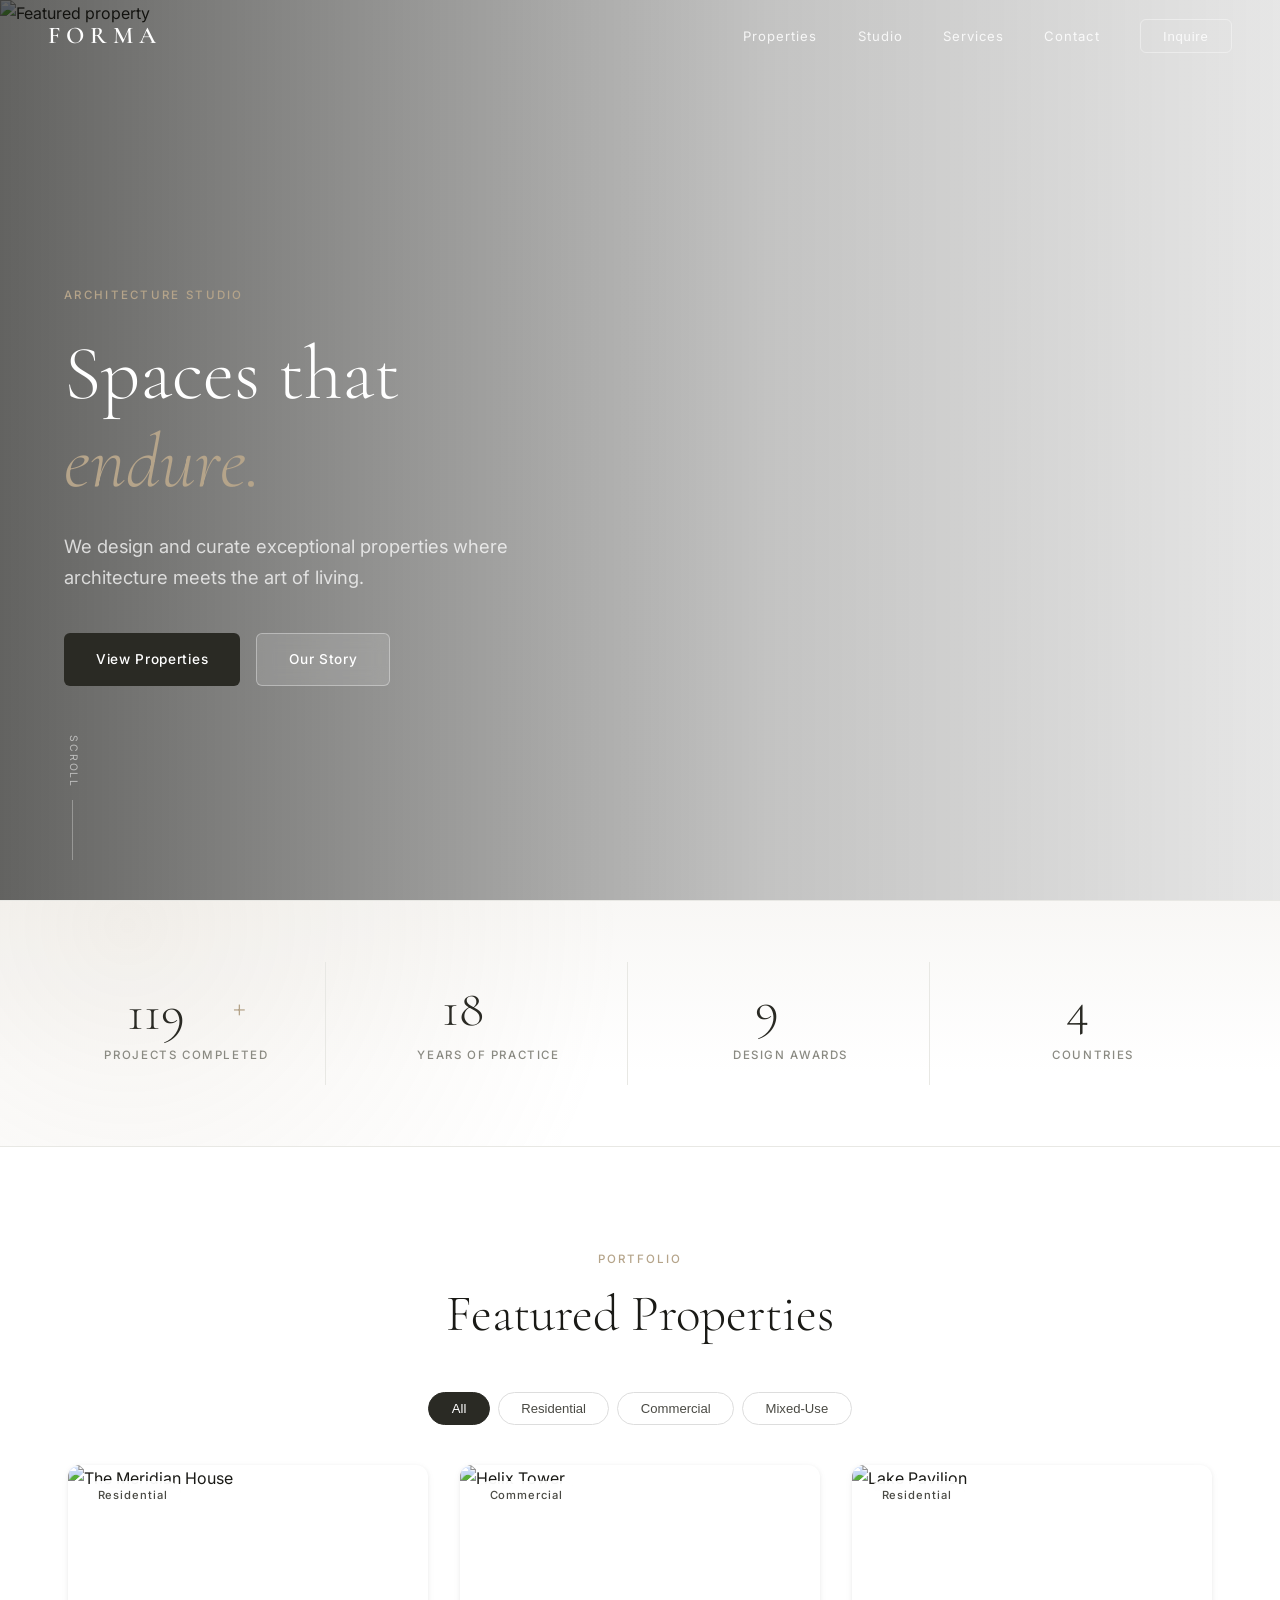
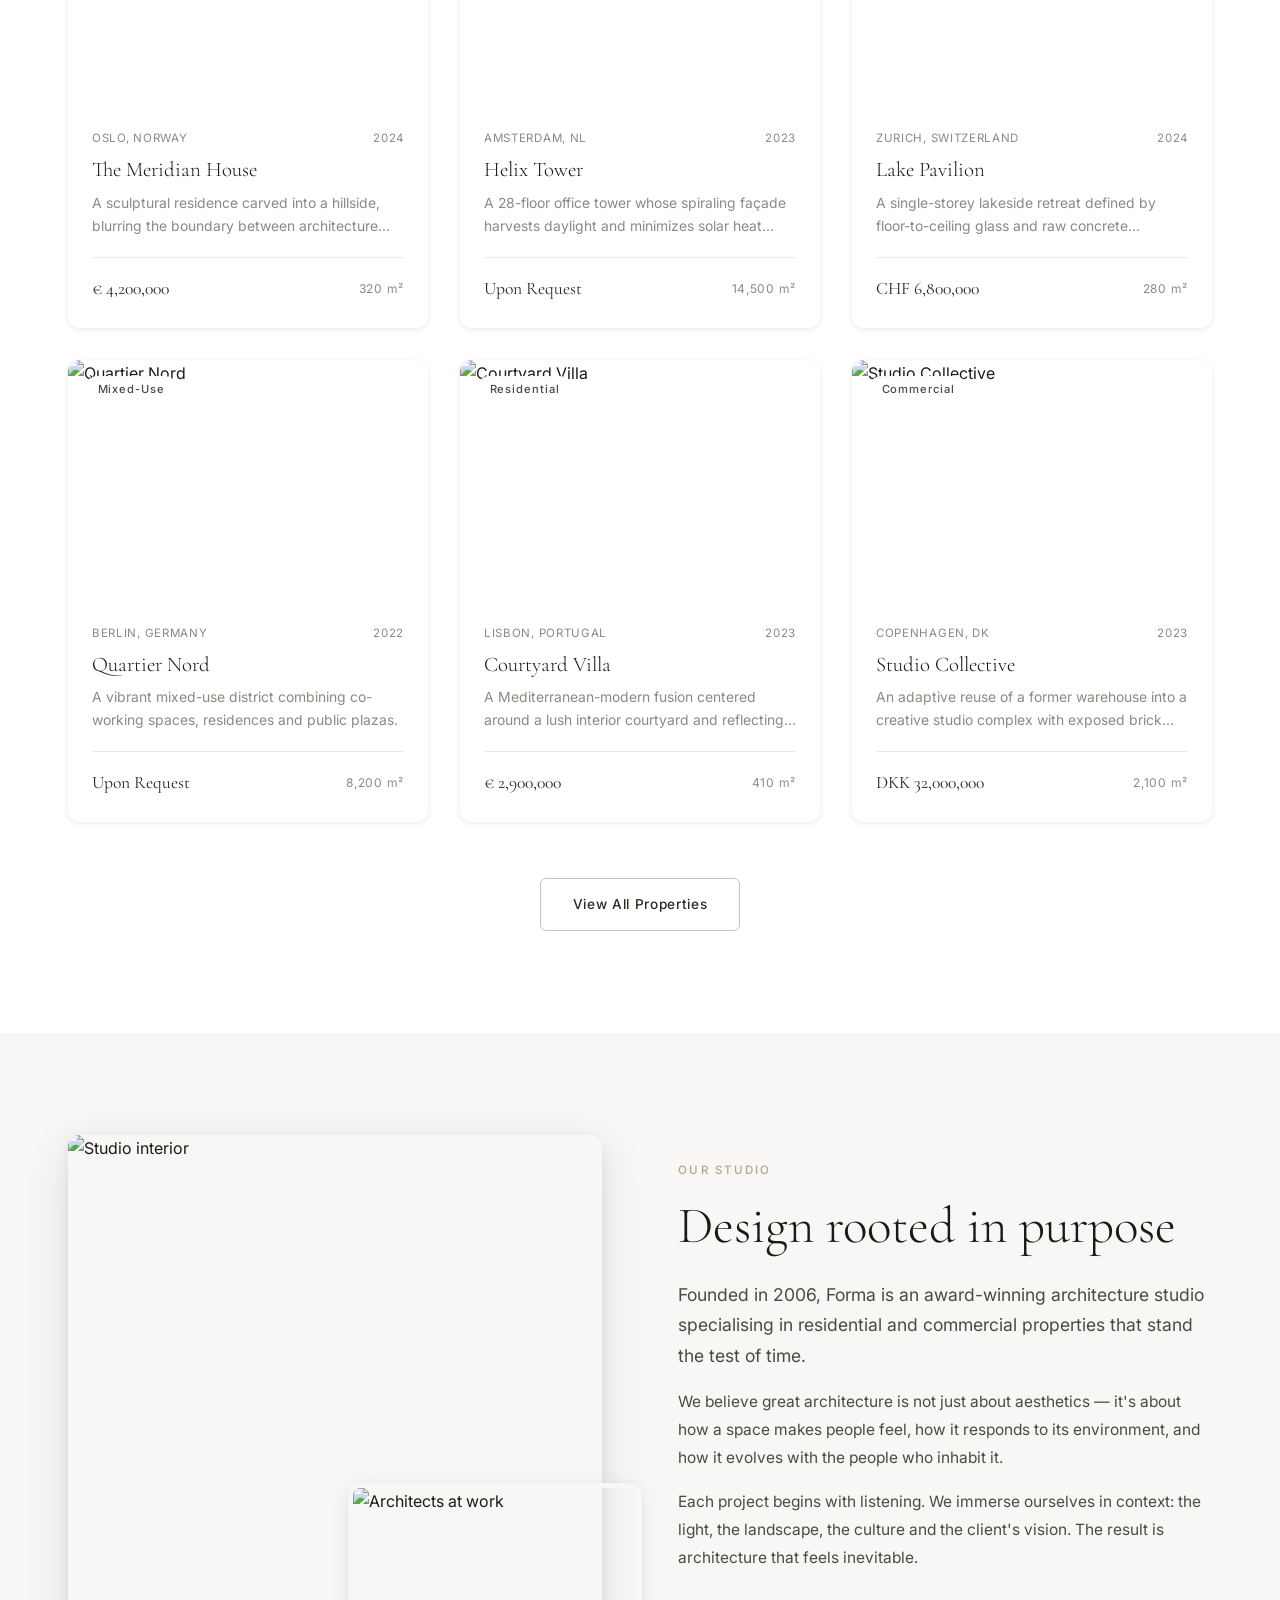
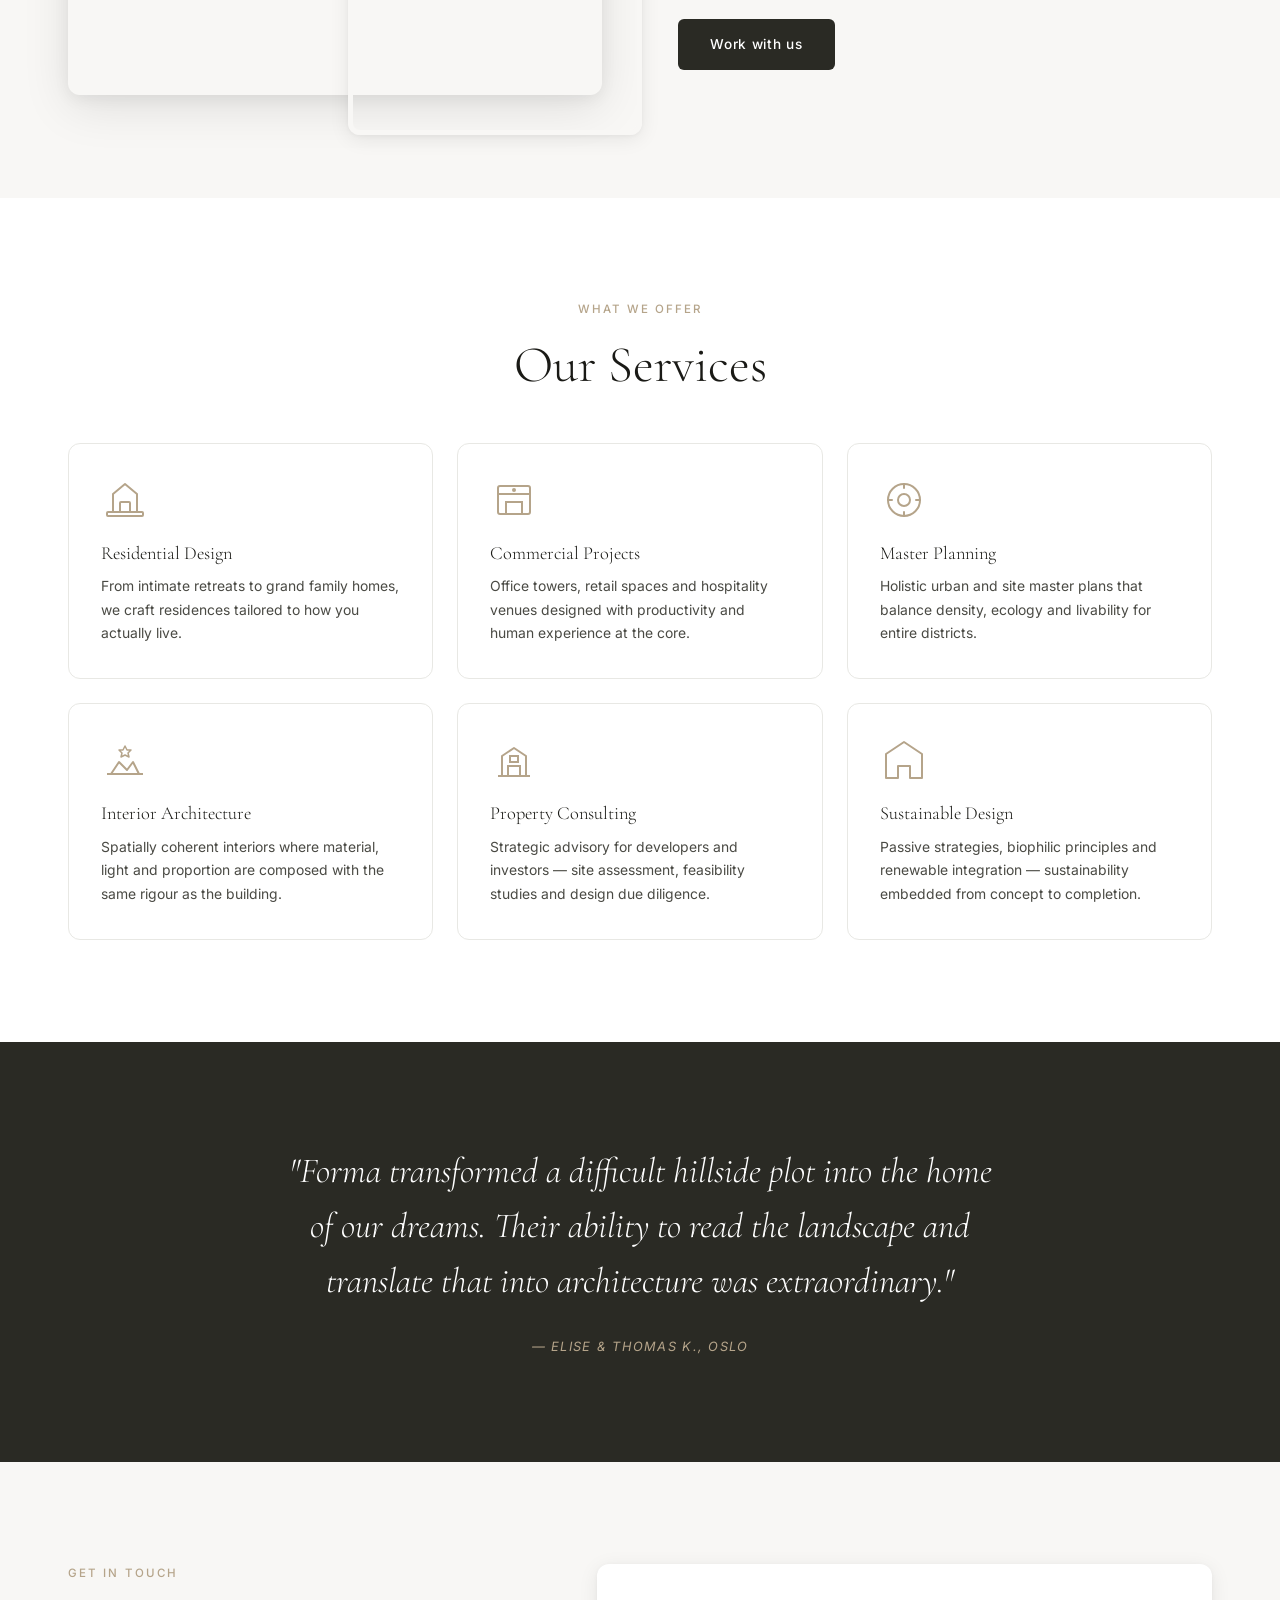
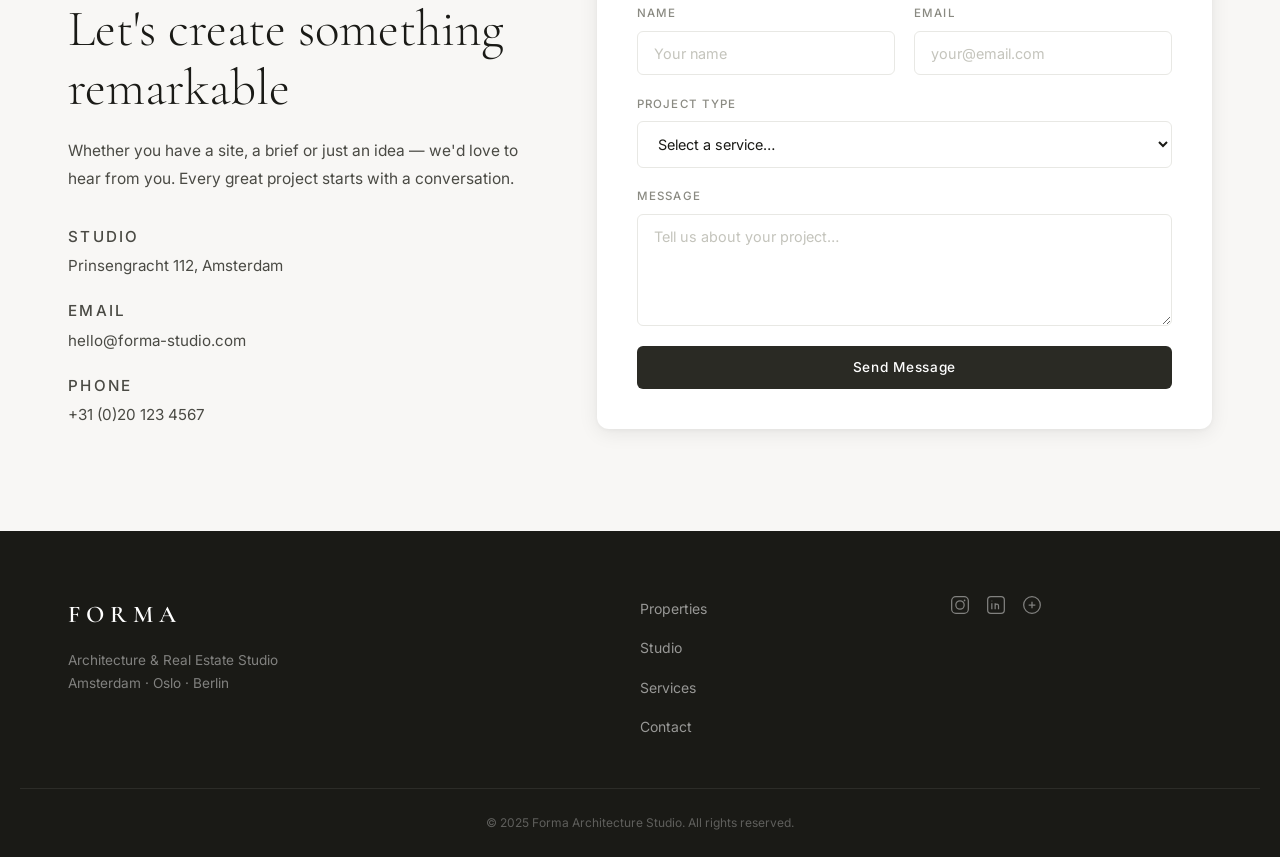
==== index.html @ 29f0f0d8 "Add main JavaScript functionality and styles for the FORMA project - Implement sticky navbar and mob" ====
<!DOCTYPE html>
<html lang="en">
<head>
  <meta charset="UTF-8" />
  <meta name="viewport" content="width=device-width, initial-scale=1.0" />
  <title>Forma — Architecture & Real Estate</title>
  <link rel="stylesheet" href="styles.css" />
  <link rel="preconnect" href="https://fonts.googleapis.com" />
  <link rel="preconnect" href="https://fonts.gstatic.com" crossorigin />
  <link href="https://fonts.googleapis.com/css2?family=Cormorant+Garamond:ital,wght@0,300;0,400;0,600;1,300&family=Inter:wght@300;400;500&display=swap" rel="stylesheet" />
</head>
<body>

  <!-- ─── Navigation ─────────────────────────────────────────────── -->
  <nav id="navbar">
    <a href="#" class="logo">FORMA</a>
    <ul class="nav-links">
      <li><a href="#properties">Properties</a></li>
      <li><a href="#about">Studio</a></li>
      <li><a href="#services">Services</a></li>
      <li><a href="#contact">Contact</a></li>
    </ul>
    <button class="nav-cta">Inquire</button>
    <button class="nav-hamburger" aria-label="Open menu">&#9776;</button>
  </nav>

  <!-- Mobile Menu -->
  <div class="mobile-menu" id="mobileMenu">
    <button class="mobile-close" id="mobileClose">&times;</button>
    <ul>
      <li><a href="#properties" class="mobile-link">Properties</a></li>
      <li><a href="#about" class="mobile-link">Studio</a></li>
      <li><a href="#services" class="mobile-link">Services</a></li>
      <li><a href="#contact" class="mobile-link">Contact</a></li>
    </ul>
  </div>

  <!-- ─── Hero ───────────────────────────────────────────────────── -->
  <section class="hero">
    <div class="hero-bg">
      <img src="https://images.unsplash.com/photo-1613490493576-7fde63acd811?w=1800&q=80" alt="Featured property" />
      <div class="hero-overlay"></div>
    </div>
    <div class="hero-content">
      <span class="hero-eyebrow reveal">Architecture Studio</span>
      <h1 class="hero-title reveal">
        Spaces that<br /><em>endure.</em>
      </h1>
      <p class="hero-sub reveal">We design and curate exceptional properties where architecture meets the art of living.</p>
      <div class="hero-actions reveal">
        <a href="#properties" class="btn btn-primary">View Properties</a>
        <a href="#about" class="btn btn-ghost">Our Story</a>
      </div>
    </div>
    <div class="hero-scroll-hint">
      <span>Scroll</span>
      <div class="scroll-line"></div>
    </div>
  </section>

  <!-- ─── Stats Bar ───────────────────────────────────────────────── -->
  <section class="stats-bar">
    <div class="stat reveal">
      <span class="stat-number" data-target="120">0</span><span class="stat-suffix">+</span>
      <span class="stat-label">Projects Completed</span>
    </div>
    <div class="stat-divider"></div>
    <div class="stat reveal">
      <span class="stat-number" data-target="18">0</span><span class="stat-suffix"></span>
      <span class="stat-label">Years of Practice</span>
    </div>
    <div class="stat-divider"></div>
    <div class="stat reveal">
      <span class="stat-number" data-target="9">0</span><span class="stat-suffix"></span>
      <span class="stat-label">Design Awards</span>
    </div>
    <div class="stat-divider"></div>
    <div class="stat reveal">
      <span class="stat-number" data-target="4">0</span><span class="stat-suffix"></span>
      <span class="stat-label">Countries</span>
    </div>
  </section>

  <!-- ─── Featured Properties ─────────────────────────────────────── -->
  <section class="section" id="properties">
    <div class="container">
      <div class="section-header reveal">
        <span class="eyebrow">Portfolio</span>
        <h2>Featured Properties</h2>
      </div>

      <!-- Filter tabs -->
      <div class="filter-tabs reveal">
        <button class="filter-btn active" data-filter="all">All</button>
        <button class="filter-btn" data-filter="residential">Residential</button>
        <button class="filter-btn" data-filter="commercial">Commercial</button>
        <button class="filter-btn" data-filter="mixed">Mixed-Use</button>
      </div>

      <div class="properties-grid">

        <article class="property-card reveal" data-category="residential">
          <div class="card-image">
            <img src="https://images.unsplash.com/photo-1600585154340-be6161a56a0c?w=800&q=75" alt="The Meridian House" loading="lazy" />
            <div class="card-badge">Residential</div>
            <div class="card-hover-overlay">
              <a href="#" class="card-view-btn">View Project</a>
            </div>
          </div>
          <div class="card-body">
            <div class="card-meta">
              <span>Oslo, Norway</span><span>2024</span>
            </div>
            <h3 class="card-title">The Meridian House</h3>
            <p class="card-desc">A sculptural residence carved into a hillside, blurring the boundary between architecture and landscape.</p>
            <div class="card-footer">
              <span class="card-price">€ 4,200,000</span>
              <span class="card-area">320 m²</span>
            </div>
          </div>
        </article>

        <article class="property-card reveal" data-category="commercial">
          <div class="card-image">
            <img src="https://images.unsplash.com/photo-1486325212027-8081e485255e?w=800&q=75" alt="Helix Tower" loading="lazy" />
            <div class="card-badge">Commercial</div>
            <div class="card-hover-overlay">
              <a href="#" class="card-view-btn">View Project</a>
            </div>
          </div>
          <div class="card-body">
            <div class="card-meta">
              <span>Amsterdam, NL</span><span>2023</span>
            </div>
            <h3 class="card-title">Helix Tower</h3>
            <p class="card-desc">A 28-floor office tower whose spiraling façade harvests daylight and minimizes solar heat gain.</p>
            <div class="card-footer">
              <span class="card-price">Upon Request</span>
              <span class="card-area">14,500 m²</span>
            </div>
          </div>
        </article>

        <article class="property-card reveal" data-category="residential">
          <div class="card-image">
            <img src="https://images.unsplash.com/photo-1570129477492-45c003edd2be?w=800&q=75" alt="Lake Pavilion" loading="lazy" />
            <div class="card-badge">Residential</div>
            <div class="card-hover-overlay">
              <a href="#" class="card-view-btn">View Project</a>
            </div>
          </div>
          <div class="card-body">
            <div class="card-meta">
              <span>Zurich, Switzerland</span><span>2024</span>
            </div>
            <h3 class="card-title">Lake Pavilion</h3>
            <p class="card-desc">A single-storey lakeside retreat defined by floor-to-ceiling glass and raw concrete volumes.</p>
            <div class="card-footer">
              <span class="card-price">CHF 6,800,000</span>
              <span class="card-area">280 m²</span>
            </div>
          </div>
        </article>

        <article class="property-card reveal" data-category="mixed">
          <div class="card-image">
            <img src="https://images.unsplash.com/photo-1545324418-cc1a3fa10c00?w=800&q=75" alt="Quartier Nord" loading="lazy" />
            <div class="card-badge">Mixed-Use</div>
            <div class="card-hover-overlay">
              <a href="#" class="card-view-btn">View Project</a>
            </div>
          </div>
          <div class="card-body">
            <div class="card-meta">
              <span>Berlin, Germany</span><span>2022</span>
            </div>
            <h3 class="card-title">Quartier Nord</h3>
            <p class="card-desc">A vibrant mixed-use district combining co-working spaces, residences and public plazas.</p>
            <div class="card-footer">
              <span class="card-price">Upon Request</span>
              <span class="card-area">8,200 m²</span>
            </div>
          </div>
        </article>

        <article class="property-card reveal" data-category="residential">
          <div class="card-image">
            <img src="https://images.unsplash.com/photo-1600047509807-ba8f99d2cdde?w=800&q=75" alt="Courtyard Villa" loading="lazy" />
            <div class="card-badge">Residential</div>
            <div class="card-hover-overlay">
              <a href="#" class="card-view-btn">View Project</a>
            </div>
          </div>
          <div class="card-body">
            <div class="card-meta">
              <span>Lisbon, Portugal</span><span>2023</span>
            </div>
            <h3 class="card-title">Courtyard Villa</h3>
            <p class="card-desc">A Mediterranean-modern fusion centered around a lush interior courtyard and reflecting pool.</p>
            <div class="card-footer">
              <span class="card-price">€ 2,900,000</span>
              <span class="card-area">410 m²</span>
            </div>
          </div>
        </article>

        <article class="property-card reveal" data-category="commercial">
          <div class="card-image">
            <img src="https://images.unsplash.com/photo-1497366216548-37526070297c?w=800&q=75" alt="Studio Collective" loading="lazy" />
            <div class="card-badge">Commercial</div>
            <div class="card-hover-overlay">
              <a href="#" class="card-view-btn">View Project</a>
            </div>
          </div>
          <div class="card-body">
            <div class="card-meta">
              <span>Copenhagen, DK</span><span>2023</span>
            </div>
            <h3 class="card-title">Studio Collective</h3>
            <p class="card-desc">An adaptive reuse of a former warehouse into a creative studio complex with exposed brick and steel.</p>
            <div class="card-footer">
              <span class="card-price">DKK 32,000,000</span>
              <span class="card-area">2,100 m²</span>
            </div>
          </div>
        </article>

      </div>

      <div class="section-cta reveal">
        <a href="#" class="btn btn-outline">View All Properties</a>
      </div>
    </div>
  </section>

  <!-- ─── About / Philosophy ──────────────────────────────────────── -->
  <section class="section section-alt" id="about">
    <div class="container about-grid">
      <div class="about-images reveal">
        <img class="about-img-main" src="https://images.unsplash.com/photo-1541888946425-d81bb19240f5?w=800&q=75" alt="Studio interior" />
        <img class="about-img-secondary" src="https://images.unsplash.com/photo-1503387762-592deb58ef4e?w=400&q=75" alt="Architects at work" />
      </div>
      <div class="about-text reveal">
        <span class="eyebrow">Our Studio</span>
        <h2>Design rooted in purpose</h2>
        <p class="about-lead">Founded in 2006, Forma is an award-winning architecture studio specialising in residential and commercial properties that stand the test of time.</p>
        <p>We believe great architecture is not just about aesthetics — it's about how a space makes people feel, how it responds to its environment, and how it evolves with the people who inhabit it.</p>
        <p>Each project begins with listening. We immerse ourselves in context: the light, the landscape, the culture and the client's vision. The result is architecture that feels inevitable.</p>
        <a href="#contact" class="btn btn-primary" style="margin-top:2rem;">Work with us</a>
      </div>
    </div>
  </section>

  <!-- ─── Services ────────────────────────────────────────────────── -->
  <section class="section" id="services">
    <div class="container">
      <div class="section-header reveal">
        <span class="eyebrow">What We Offer</span>
        <h2>Our Services</h2>
      </div>
      <div class="services-grid">

        <div class="service-card reveal">
          <div class="service-icon">
            <svg viewBox="0 0 48 48" fill="none" xmlns="http://www.w3.org/2000/svg"><rect x="6" y="36" width="36" height="4" rx="1" stroke="currentColor" stroke-width="2"/><path d="M12 36V18l12-10 12 10v18" stroke="currentColor" stroke-width="2" stroke-linejoin="round"/><rect x="19" y="26" width="10" height="10" rx="1" stroke="currentColor" stroke-width="2"/></svg>
          </div>
          <h3>Residential Design</h3>
          <p>From intimate retreats to grand family homes, we craft residences tailored to how you actually live.</p>
        </div>

        <div class="service-card reveal">
          <div class="service-icon">
            <svg viewBox="0 0 48 48" fill="none" xmlns="http://www.w3.org/2000/svg"><rect x="8" y="10" width="32" height="28" rx="2" stroke="currentColor" stroke-width="2"/><path d="M16 38V26h16v12" stroke="currentColor" stroke-width="2"/><path d="M8 18h32" stroke="currentColor" stroke-width="2"/><circle cx="24" cy="14" r="2" fill="currentColor"/></svg>
          </div>
          <h3>Commercial Projects</h3>
          <p>Office towers, retail spaces and hospitality venues designed with productivity and human experience at the core.</p>
        </div>

        <div class="service-card reveal">
          <div class="service-icon">
            <svg viewBox="0 0 48 48" fill="none" xmlns="http://www.w3.org/2000/svg"><circle cx="24" cy="24" r="16" stroke="currentColor" stroke-width="2"/><path d="M24 8v4M24 36v4M8 24h4M36 24h4" stroke="currentColor" stroke-width="2" stroke-linecap="round"/><circle cx="24" cy="24" r="6" stroke="currentColor" stroke-width="2"/></svg>
          </div>
          <h3>Master Planning</h3>
          <p>Holistic urban and site master plans that balance density, ecology and livability for entire districts.</p>
        </div>

        <div class="service-card reveal">
          <div class="service-icon">
            <svg viewBox="0 0 48 48" fill="none" xmlns="http://www.w3.org/2000/svg"><path d="M10 38l8-12 8 8 6-8 6 12" stroke="currentColor" stroke-width="2" stroke-linejoin="round"/><path d="M6 38h36" stroke="currentColor" stroke-width="2"/><path d="M24 10l2 4h4l-3 3 1 4-4-2-4 2 1-4-3-3h4l2-4z" stroke="currentColor" stroke-width="1.5" stroke-linejoin="round"/></svg>
          </div>
          <h3>Interior Architecture</h3>
          <p>Spatially coherent interiors where material, light and proportion are composed with the same rigour as the building.</p>
        </div>

        <div class="service-card reveal">
          <div class="service-icon">
            <svg viewBox="0 0 48 48" fill="none" xmlns="http://www.w3.org/2000/svg"><path d="M8 40h32M12 40V20l12-8 12 8v20" stroke="currentColor" stroke-width="2" stroke-linejoin="round"/><path d="M18 30h12v10H18z" stroke="currentColor" stroke-width="2"/><path d="M20 20h8v6h-8z" stroke="currentColor" stroke-width="2"/></svg>
          </div>
          <h3>Property Consulting</h3>
          <p>Strategic advisory for developers and investors — site assessment, feasibility studies and design due diligence.</p>
        </div>

        <div class="service-card reveal">
          <div class="service-icon">
            <svg viewBox="0 0 48 48" fill="none" xmlns="http://www.w3.org/2000/svg"><path d="M24 6L6 18v24h12V30h12v12h12V18L24 6z" stroke="currentColor" stroke-width="2" stroke-linejoin="round"/></svg>
          </div>
          <h3>Sustainable Design</h3>
          <p>Passive strategies, biophilic principles and renewable integration — sustainability embedded from concept to completion.</p>
        </div>

      </div>
    </div>
  </section>

  <!-- ─── Testimonial ──────────────────────────────────────────────── -->
  <section class="testimonial-section">
    <div class="container">
      <div class="testimonial reveal">
        <blockquote>
          "Forma transformed a difficult hillside plot into the home of our dreams. Their ability to read the landscape and translate that into architecture was extraordinary."
        </blockquote>
        <cite>— Elise &amp; Thomas K., Oslo</cite>
      </div>
    </div>
  </section>

  <!-- ─── Contact ──────────────────────────────────────────────────── -->
  <section class="section section-alt" id="contact">
    <div class="container contact-grid">
      <div class="contact-info reveal">
        <span class="eyebrow">Get in Touch</span>
        <h2>Let's create something remarkable</h2>
        <p>Whether you have a site, a brief or just an idea — we'd love to hear from you. Every great project starts with a conversation.</p>
        <div class="contact-details">
          <div class="contact-item">
            <span class="contact-label">Studio</span>
            <span>Prinsengracht 112, Amsterdam</span>
          </div>
          <div class="contact-item">
            <span class="contact-label">Email</span>
            <a href="mailto:hello@forma-studio.com">hello@forma-studio.com</a>
          </div>
          <div class="contact-item">
            <span class="contact-label">Phone</span>
            <a href="tel:+310201234567">+31 (0)20 123 4567</a>
          </div>
        </div>
      </div>
      <form class="contact-form reveal" id="contactForm" novalidate>
        <div class="form-row">
          <div class="form-group">
            <label for="name">Name</label>
            <input type="text" id="name" name="name" placeholder="Your name" required />
          </div>
          <div class="form-group">
            <label for="email">Email</label>
            <input type="email" id="email" name="email" placeholder="your@email.com" required />
          </div>
        </div>
        <div class="form-group">
          <label for="subject">Project Type</label>
          <select id="subject" name="subject">
            <option value="" disabled selected>Select a service…</option>
            <option>Residential Design</option>
            <option>Commercial Project</option>
            <option>Master Planning</option>
            <option>Interior Architecture</option>
            <option>Property Consulting</option>
            <option>Sustainable Design</option>
            <option>Other</option>
          </select>
        </div>
        <div class="form-group">
          <label for="message">Message</label>
          <textarea id="message" name="message" rows="5" placeholder="Tell us about your project…" required></textarea>
        </div>
        <button type="submit" class="btn btn-primary btn-full">Send Message</button>
        <p class="form-success" id="formSuccess">✓ Thank you! We'll be in touch shortly.</p>
      </form>
    </div>
  </section>

  <!-- ─── Footer ───────────────────────────────────────────────────── -->
  <footer class="footer">
    <div class="container footer-inner">
      <div class="footer-brand">
        <span class="logo">FORMA</span>
        <p>Architecture & Real Estate Studio<br />Amsterdam · Oslo · Berlin</p>
      </div>
      <nav class="footer-nav">
        <ul>
          <li><a href="#properties">Properties</a></li>
          <li><a href="#about">Studio</a></li>
          <li><a href="#services">Services</a></li>
          <li><a href="#contact">Contact</a></li>
        </ul>
      </nav>
      <div class="footer-social">
        <a href="#" aria-label="Instagram">
          <svg width="20" height="20" viewBox="0 0 24 24" fill="none" stroke="currentColor" stroke-width="1.5"><rect x="2" y="2" width="20" height="20" rx="5"/><circle cx="12" cy="12" r="5"/><circle cx="17.5" cy="6.5" r="1" fill="currentColor" stroke="none"/></svg>
        </a>
        <a href="#" aria-label="LinkedIn">
          <svg width="20" height="20" viewBox="0 0 24 24" fill="none" stroke="currentColor" stroke-width="1.5"><rect x="2" y="2" width="20" height="20" rx="4"/><path d="M7 10v7M7 7v.5M11 17v-4a2 2 0 014 0v4M11 10v7"/></svg>
        </a>
        <a href="#" aria-label="Dezeen">
          <svg width="20" height="20" viewBox="0 0 24 24" fill="none" stroke="currentColor" stroke-width="1.5"><circle cx="12" cy="12" r="10"/><path d="M8 12h8M12 8v8"/></svg>
        </a>
      </div>
    </div>
    <div class="footer-bottom">
      <span>© 2025 Forma Architecture Studio. All rights reserved.</span>
    </div>
  </footer>

  <script src="script.js"></script>
</body>
</html>
---- styles.css ----
/* ═══════════════════════════════════════════════
   FORMA — Architecture & Real Estate
   Light & Minimal Design System
   ═══════════════════════════════════════════════ */

/* ─── Reset & Base ─────────────────────────────── */
*, *::before, *::after { box-sizing: border-box; margin: 0; padding: 0; }

:root {
  --white:       #ffffff;
  --off-white:   #f8f7f5;
  --grey-50:     #f4f4f2;
  --grey-100:    #e8e8e4;
  --grey-300:    #c4c4bc;
  --grey-500:    #8a8a82;
  --grey-700:    #4a4a44;
  --grey-900:    #1a1a16;

  --accent:      #2a2a24;
  --accent-warm: #b5a48a;

  --font-serif:  'Cormorant Garamond', Georgia, serif;
  --font-sans:   'Inter', system-ui, sans-serif;

  --radius-sm:   6px;
  --radius-md:   12px;
  --radius-lg:   20px;

  --shadow-sm:   0 1px 4px rgba(0,0,0,.06), 0 2px 10px rgba(0,0,0,.04);
  --shadow-md:   0 4px 20px rgba(0,0,0,.08), 0 1px 4px rgba(0,0,0,.04);
  --shadow-lg:   0 12px 48px rgba(0,0,0,.10), 0 4px 16px rgba(0,0,0,.06);

  --transition:  0.35s cubic-bezier(0.25, 0.46, 0.45, 0.94);
  --nav-h:       72px;
}

html { scroll-behavior: smooth; font-size: 16px; }

body {
  font-family: var(--font-sans);
  color: var(--grey-900);
  background: var(--white);
  line-height: 1.7;
  -webkit-font-smoothing: antialiased;
}

img { display: block; width: 100%; height: 100%; object-fit: cover; }
a { text-decoration: none; color: inherit; }
ul { list-style: none; }

/* ─── Typography ───────────────────────────────── */
h1, h2, h3 { font-family: var(--font-serif); font-weight: 300; line-height: 1.15; }
h1 { font-size: clamp(2.8rem, 6vw, 5.5rem); }
h2 { font-size: clamp(2rem, 4vw, 3.5rem); }
h3 { font-size: clamp(1.3rem, 2.5vw, 1.7rem); }
em { font-style: italic; color: var(--accent-warm); }
p  { font-size: 0.97rem; color: var(--grey-700); line-height: 1.8; }

.eyebrow {
  display: block;
  font-family: var(--font-sans);
  font-size: 0.72rem;
  font-weight: 500;
  letter-spacing: 0.18em;
  text-transform: uppercase;
  color: var(--accent-warm);
  margin-bottom: 1rem;
}

/* ─── Layout ────────────────────────────────────── */
.container {
  max-width: 1240px;
  margin: 0 auto;
  padding: 0 clamp(1rem, 5vw, 3rem);
}

.section { padding: clamp(4rem, 8vw, 8rem) 0; }
.section-alt { background: var(--off-white); }

.section-header { text-align: center; margin-bottom: 3rem; }
.section-header h2 { margin-top: 0.5rem; }

.section-cta { text-align: center; margin-top: 3.5rem; }

/* ─── Buttons ───────────────────────────────────── */
.btn {
  display: inline-flex;
  align-items: center;
  gap: 0.5rem;
  padding: 0.85rem 2rem;
  border-radius: var(--radius-sm);
  font-family: var(--font-sans);
  font-size: 0.85rem;
  font-weight: 500;
  letter-spacing: 0.05em;
  cursor: pointer;
  border: none;
  transition: all var(--transition);
}

.btn-primary {
  background: var(--accent);
  color: var(--white);
}
.btn-primary:hover {
  background: var(--grey-700);
  transform: translateY(-2px);
  box-shadow: var(--shadow-md);
}

.btn-ghost {
  background: rgba(255,255,255,0.12);
  color: var(--white);
  border: 1px solid rgba(255,255,255,0.35);
  backdrop-filter: blur(8px);
}
.btn-ghost:hover {
  background: rgba(255,255,255,0.22);
  transform: translateY(-2px);
}

.btn-outline {
  background: transparent;
  color: var(--accent);
  border: 1.5px solid var(--grey-300);
}
.btn-outline:hover {
  border-color: var(--accent);
  transform: translateY(-2px);
  box-shadow: var(--shadow-sm);
}

.btn-full { width: 100%; justify-content: center; }

/* ─── Navigation ────────────────────────────────── */
#navbar {
  position: fixed;
  top: 0; left: 0; right: 0;
  z-index: 100;
  display: flex;
  align-items: center;
  padding: 0 clamp(1rem, 5vw, 3rem);
  height: var(--nav-h);
  transition: background var(--transition), box-shadow var(--transition);
}

#navbar.scrolled {
  background: rgba(255,255,255,0.92);
  backdrop-filter: blur(16px);
  box-shadow: var(--shadow-sm);
}
#navbar.scrolled .logo,
#navbar.scrolled .nav-links a { color: var(--grey-900); }
#navbar.scrolled .nav-cta {
  background: var(--accent);
  color: var(--white);
  border-color: var(--accent);
}

.logo {
  font-family: var(--font-serif);
  font-size: 1.5rem;
  font-weight: 600;
  letter-spacing: 0.25em;
  color: var(--white);
  margin-right: auto;
  transition: color var(--transition);
}

.nav-links {
  display: flex;
  gap: 2.5rem;
}
.nav-links a {
  font-size: 0.82rem;
  font-weight: 400;
  letter-spacing: 0.08em;
  color: rgba(255,255,255,0.85);
  transition: color var(--transition);
}
.nav-links a:hover { color: var(--white); }

.nav-cta {
  margin-left: 2.5rem;
  padding: 0.55rem 1.4rem;
  border-radius: var(--radius-sm);
  font-size: 0.82rem;
  font-weight: 500;
  letter-spacing: 0.06em;
  cursor: pointer;
  background: transparent;
  color: rgba(255,255,255,0.85);
  border: 1px solid rgba(255,255,255,0.4);
  transition: all var(--transition);
}
.nav-cta:hover {
  background: var(--white);
  color: var(--accent);
}

.nav-hamburger {
  display: none;
  background: none;
  border: none;
  color: var(--white);
  font-size: 1.4rem;
  cursor: pointer;
  margin-left: auto;
}
#navbar.scrolled .nav-hamburger { color: var(--grey-900); }

/* ─── Mobile Menu ───────────────────────────────── */
.mobile-menu {
  display: none;
  position: fixed;
  inset: 0;
  z-index: 200;
  background: var(--white);
  flex-direction: column;
  align-items: center;
  justify-content: center;
  gap: 2.5rem;
}
.mobile-menu.open { display: flex; }

.mobile-menu ul { text-align: center; }
.mobile-menu ul li { margin: 1.2rem 0; }
.mobile-menu ul a {
  font-family: var(--font-serif);
  font-size: 2.5rem;
  font-weight: 300;
  color: var(--grey-900);
  transition: color var(--transition);
}
.mobile-menu ul a:hover { color: var(--accent-warm); }

.mobile-close {
  position: absolute;
  top: 1.5rem; right: 1.5rem;
  font-size: 2rem;
  background: none;
  border: none;
  cursor: pointer;
  color: var(--grey-700);
  line-height: 1;
}

/* ─── Hero ──────────────────────────────────────── */
.hero {
  position: relative;
  height: 100svh;
  min-height: 600px;
  display: flex;
  align-items: center;
  overflow: hidden;
}

.hero-bg {
  position: absolute;
  inset: 0;
}
.hero-bg img { transform: scale(1.05); animation: zoomOut 8s ease forwards; }
.hero-overlay {
  position: absolute;
  inset: 0;
  background: linear-gradient(
    to right,
    rgba(15,15,12,0.65) 0%,
    rgba(15,15,12,0.25) 60%,
    rgba(15,15,12,0.1)  100%
  );
}

@keyframes zoomOut {
  from { transform: scale(1.05); }
  to   { transform: scale(1); }
}

.hero-content {
  position: relative;
  z-index: 2;
  max-width: 680px;
  padding: 0 clamp(1.5rem, 5vw, 6rem);
  margin-top: var(--nav-h);
}

.hero-eyebrow {
  display: block;
  font-size: 0.72rem;
  font-weight: 500;
  letter-spacing: 0.2em;
  text-transform: uppercase;
  color: var(--accent-warm);
  margin-bottom: 1.5rem;
}

.hero-title {
  color: var(--white);
  margin-bottom: 1.5rem;
}

.hero-sub {
  font-size: clamp(1rem, 1.5vw, 1.15rem);
  color: rgba(255,255,255,0.75);
  max-width: 480px;
  margin-bottom: 2.5rem;
  line-height: 1.7;
}

.hero-actions { display: flex; gap: 1rem; flex-wrap: wrap; }

.hero-scroll-hint {
  position: absolute;
  bottom: 2.5rem;
  left: clamp(1.5rem, 5vw, 6rem);
  display: flex;
  flex-direction: column;
  align-items: center;
  gap: 0.75rem;
  z-index: 2;
}
.hero-scroll-hint span {
  font-size: 0.65rem;
  letter-spacing: 0.18em;
  text-transform: uppercase;
  color: rgba(255,255,255,0.55);
  writing-mode: vertical-rl;
}
.scroll-line {
  width: 1px;
  height: 60px;
  background: rgba(255,255,255,0.3);
  position: relative;
  overflow: hidden;
}
.scroll-line::after {
  content: '';
  position: absolute;
  top: -100%;
  left: 0;
  width: 1px;
  height: 100%;
  background: rgba(255,255,255,0.8);
  animation: scrollLine 1.8s ease infinite;
}
@keyframes scrollLine {
  to { top: 100%; }
}

/* ─── Stats Bar ──────────────────────────────────── */
.stats-bar {
  display: grid;
  grid-template-columns: repeat(4, minmax(0, 1fr));
  gap: clamp(0.5rem, 2vw, 1.5rem);
  padding: clamp(2.2rem, 5vw, 3.8rem) clamp(1rem, 5vw, 3rem);
  background:
    radial-gradient(circle at 10% 10%, rgba(181, 164, 138, 0.12), transparent 42%),
    linear-gradient(180deg, var(--off-white) 0%, var(--white) 70%);
  border-top: 1px solid var(--grey-100);
  border-bottom: 1px solid var(--grey-100);
}

.stat {
  display: grid;
  grid-template-columns: auto auto;
  grid-template-areas:
    'num suffix'
    'label label';
  align-items: end;
  justify-content: center;
  column-gap: 0.2rem;
  row-gap: 0.35rem;
  padding: 1.25rem 1rem;
  text-align: center;
  border-right: 1px solid var(--grey-100);
}
.stat-number {
  grid-area: num;
  font-family: var(--font-serif);
  font-size: clamp(2.3rem, 4vw, 3.5rem);
  font-weight: 300;
  color: var(--accent);
  line-height: 0.9;
}
.stat-suffix {
  grid-area: suffix;
  align-self: end;
  transform: translateY(-0.08em);
  font-family: var(--font-serif);
  font-size: clamp(1.6rem, 2.5vw, 2.2rem);
  color: var(--accent-warm);
}
.stat-label {
  grid-area: label;
  font-size: 0.72rem;
  font-weight: 500;
  letter-spacing: 0.14em;
  text-transform: uppercase;
  color: var(--grey-500);
  margin-top: 0.25rem;
}
.stat:last-of-type { border-right: none; }
.stat-divider { display: none; }

/* ─── Filter Tabs ───────────────────────────────── */
.filter-tabs {
  display: flex;
  justify-content: center;
  gap: 0.5rem;
  margin-bottom: 2.5rem;
  flex-wrap: wrap;
}
.filter-btn {
  padding: 0.5rem 1.4rem;
  border-radius: 100px;
  font-size: 0.82rem;
  font-weight: 400;
  cursor: pointer;
  border: 1.5px solid var(--grey-200, #ddd);
  background: transparent;
  color: var(--grey-700);
  transition: all var(--transition);
}
.filter-btn:hover,
.filter-btn.active {
  background: var(--accent);
  color: var(--white);
  border-color: var(--accent);
}

/* ─── Property Cards ─────────────────────────────── */
.properties-grid {
  display: grid;
  grid-template-columns: repeat(3, 1fr);
  gap: 2rem;
}

.property-card {
  border-radius: var(--radius-md);
  overflow: hidden;
  background: var(--white);
  box-shadow: var(--shadow-sm);
  transition: all var(--transition);
}
.property-card:hover {
  transform: translateY(-6px);
  box-shadow: var(--shadow-lg);
}
.property-card.hidden { display: none; }

.card-image {
  position: relative;
  height: 240px;
  overflow: hidden;
}
.card-image img { transition: transform 0.6s ease; }
.property-card:hover .card-image img { transform: scale(1.06); }

.card-badge {
  position: absolute;
  top: 1rem; left: 1rem;
  background: rgba(255,255,255,0.9);
  backdrop-filter: blur(8px);
  padding: 0.3rem 0.85rem;
  border-radius: 100px;
  font-size: 0.7rem;
  font-weight: 500;
  letter-spacing: 0.08em;
  color: var(--grey-700);
}

.card-hover-overlay {
  position: absolute;
  inset: 0;
  background: rgba(15,15,12,0.45);
  display: flex;
  align-items: center;
  justify-content: center;
  opacity: 0;
  transition: opacity var(--transition);
}
.property-card:hover .card-hover-overlay { opacity: 1; }
.card-view-btn {
  padding: 0.65rem 1.6rem;
  border: 1.5px solid rgba(255,255,255,0.7);
  color: var(--white);
  border-radius: var(--radius-sm);
  font-size: 0.82rem;
  font-weight: 500;
  letter-spacing: 0.06em;
  backdrop-filter: blur(8px);
  background: rgba(255,255,255,0.1);
  transition: all var(--transition);
}
.card-view-btn:hover {
  background: var(--white);
  color: var(--accent);
}

.card-body { padding: 1.5rem; }

.card-meta {
  display: flex;
  justify-content: space-between;
  font-size: 0.72rem;
  font-weight: 400;
  letter-spacing: 0.06em;
  color: var(--grey-500);
  text-transform: uppercase;
  margin-bottom: 0.6rem;
}

.card-title {
  font-size: 1.3rem;
  font-weight: 300;
  color: var(--grey-900);
  margin-bottom: 0.6rem;
}

.card-desc {
  font-size: 0.87rem;
  line-height: 1.65;
  color: var(--grey-500);
  margin-bottom: 1.2rem;
  display: -webkit-box;
  -webkit-line-clamp: 2;
  -webkit-box-orient: vertical;
  overflow: hidden;
}

.card-footer {
  display: flex;
  justify-content: space-between;
  align-items: center;
  border-top: 1px solid var(--grey-100);
  padding-top: 1rem;
}

.card-price {
  font-family: var(--font-serif);
  font-size: 1.1rem;
  font-weight: 400;
  color: var(--accent);
}

.card-area {
  font-size: 0.75rem;
  letter-spacing: 0.06em;
  color: var(--grey-500);
}

/* ─── About ──────────────────────────────────────── */
.about-grid {
  display: grid;
  grid-template-columns: 1fr 1fr;
  gap: clamp(3rem, 6vw, 6rem);
  align-items: center;
}

.about-images {
  position: relative;
  height: 560px;
}
.about-img-main {
  position: absolute;
  inset: 0;
  border-radius: var(--radius-md);
  box-shadow: var(--shadow-lg);
}
.about-img-secondary {
  position: absolute;
  width: 55%;
  height: 45%;
  bottom: -2.5rem;
  right: -2.5rem;
  border-radius: var(--radius-md);
  border: 5px solid var(--off-white);
  box-shadow: var(--shadow-md);
  object-fit: cover;
}

.about-text h2 { margin-bottom: 1.5rem; }
.about-lead {
  font-size: 1.1rem;
  line-height: 1.75;
  color: var(--grey-700);
  margin-bottom: 1.2rem;
}
.about-text p { margin-bottom: 1rem; }

/* ─── Services ───────────────────────────────────── */
.services-grid {
  display: grid;
  grid-template-columns: repeat(3, 1fr);
  gap: 1.5rem;
}

.service-card {
  padding: 2rem;
  border-radius: var(--radius-md);
  border: 1px solid var(--grey-100);
  background: var(--white);
  transition: all var(--transition);
}
.service-card:hover {
  border-color: var(--accent-warm);
  box-shadow: var(--shadow-md);
  transform: translateY(-4px);
}

.service-icon {
  width: 48px;
  height: 48px;
  color: var(--accent-warm);
  margin-bottom: 1.2rem;
}
.service-icon svg { width: 100%; height: 100%; }

.service-card h3 {
  font-size: 1.15rem;
  margin-bottom: 0.7rem;
  color: var(--grey-900);
}
.service-card p { font-size: 0.87rem; line-height: 1.7; }

/* ─── Testimonial ────────────────────────────────── */
.testimonial-section {
  background: var(--accent);
  padding: clamp(4rem, 8vw, 7rem) 0;
}
.testimonial {
  text-align: center;
  max-width: 720px;
  margin: 0 auto;
}
.testimonial blockquote {
  font-family: var(--font-serif);
  font-size: clamp(1.4rem, 3vw, 2.2rem);
  font-weight: 300;
  font-style: italic;
  color: var(--white);
  line-height: 1.55;
  margin-bottom: 1.5rem;
}
.testimonial cite {
  font-size: 0.8rem;
  letter-spacing: 0.1em;
  text-transform: uppercase;
  color: var(--accent-warm);
}

/* ─── Contact ────────────────────────────────────── */
.contact-grid {
  display: grid;
  grid-template-columns: 1fr 1.2fr;
  gap: clamp(3rem, 6vw, 6rem);
  align-items: start;
}

.contact-info h2 { margin-top: 0.5rem; margin-bottom: 1.2rem; }
.contact-info > p { margin-bottom: 2rem; }

.contact-details { display: flex; flex-direction: column; gap: 1.2rem; }
.contact-item { display: flex; flex-direction: column; gap: 0.2rem; }
.contact-label {
  font-size: 0.68rem;
  font-weight: 500;
  letter-spacing: 0.15em;
  text-transform: uppercase;
  color: var(--accent-warm);
}
.contact-item a, .contact-item span {
  font-size: 0.95rem;
  color: var(--grey-700);
}
.contact-item a:hover { color: var(--accent); }

/* ─── Form ───────────────────────────────────────── */
.contact-form {
  background: var(--white);
  padding: 2.5rem;
  border-radius: var(--radius-md);
  box-shadow: var(--shadow-md);
}

.form-row {
  display: grid;
  grid-template-columns: 1fr 1fr;
  gap: 1.2rem;
}

.form-group {
  display: flex;
  flex-direction: column;
  gap: 0.45rem;
  margin-bottom: 1.2rem;
}

.form-group label {
  font-size: 0.72rem;
  font-weight: 500;
  letter-spacing: 0.1em;
  text-transform: uppercase;
  color: var(--grey-500);
}

.form-group input,
.form-group select,
.form-group textarea {
  padding: 0.8rem 1rem;
  border: 1.5px solid var(--grey-100);
  border-radius: var(--radius-sm);
  font-family: var(--font-sans);
  font-size: 0.9rem;
  color: var(--grey-900);
  background: var(--white);
  outline: none;
  transition: border-color var(--transition), box-shadow var(--transition);
  resize: vertical;
}
.form-group input::placeholder,
.form-group textarea::placeholder { color: var(--grey-300); }

.form-group input:focus,
.form-group select:focus,
.form-group textarea:focus {
  border-color: var(--accent-warm);
  box-shadow: 0 0 0 3px rgba(181,164,138,0.15);
}

.form-success {
  display: none;
  text-align: center;
  color: #5a8a5a;
  font-size: 0.9rem;
  margin-top: 1rem;
  font-weight: 500;
}
.form-success.visible { display: block; }

/* ─── Footer ──────────────────────────────────────── */
.footer {
  background: var(--grey-900);
  color: rgba(255,255,255,0.6);
  padding: 4rem 0 0;
}

.footer-inner {
  display: grid;
  grid-template-columns: 2fr 1fr 1fr;
  gap: 3rem;
  padding-bottom: 3rem;
  border-bottom: 1px solid rgba(255,255,255,0.08);
}

.footer-brand .logo {
  color: var(--white);
  display: block;
  margin-bottom: 0.8rem;
}
.footer-brand p { font-size: 0.85rem; line-height: 1.7; color: rgba(255,255,255,0.45); }

.footer-nav ul {
  display: flex;
  flex-direction: column;
  gap: 0.75rem;
}
.footer-nav a {
  font-size: 0.875rem;
  color: rgba(255,255,255,0.55);
  transition: color var(--transition);
}
.footer-nav a:hover { color: var(--white); }

.footer-social {
  display: flex;
  gap: 1rem;
  align-items: flex-start;
}
.footer-social a {
  color: rgba(255,255,255,0.45);
  transition: color var(--transition);
}
.footer-social a:hover { color: var(--accent-warm); }

.footer-bottom {
  text-align: center;
  padding: 1.5rem;
  font-size: 0.75rem;
  color: rgba(255,255,255,0.3);
}

/* ─── Reveal Animations ──────────────────────────── */
.reveal {
  opacity: 0;
  transform: translateY(28px);
  transition: opacity 0.7s ease, transform 0.7s ease;
}
.reveal.visible {
  opacity: 1;
  transform: translateY(0);
}

/* ─── Responsive ──────────────────────────────────── */
@media (max-width: 1024px) {
  .properties-grid { grid-template-columns: repeat(2, 1fr); }
  .services-grid   { grid-template-columns: repeat(2, 1fr); }
  .about-grid      { grid-template-columns: 1fr; }
  .about-images    { height: 380px; order: -1; }
  .about-img-secondary { right: -1rem; bottom: -1.5rem; }
}

@media (max-width: 768px) {
  .nav-links, .nav-cta { display: none; }
  .nav-hamburger { display: block; }

  .stats-bar {
    grid-template-columns: repeat(2, minmax(0, 1fr));
    gap: 0;
  }
  .stat {
    padding: 1.1rem 0.7rem;
    border-right: 1px solid var(--grey-100);
  }
  .stat:nth-child(even) { border-right: none; }

  .properties-grid { grid-template-columns: 1fr; }
  .services-grid   { grid-template-columns: 1fr; }
  .contact-grid    { grid-template-columns: 1fr; }
  .form-row        { grid-template-columns: 1fr; }

  .footer-inner { grid-template-columns: 1fr; gap: 2rem; }

  .about-img-secondary { display: none; }
}

@media (max-width: 480px) {
  .stats-bar {
    grid-template-columns: 1fr;
    gap: 0.15rem;
  }
  .stat,
  .stat:nth-child(even) {
    border-right: none;
    border-bottom: 1px solid var(--grey-100);
  }
  .stat:last-of-type,
  .stat:nth-child(even):last-of-type {
    border-bottom: none;
  }

  .hero-actions { flex-direction: column; }
  .hero-actions .btn { width: 100%; justify-content: center; }
}
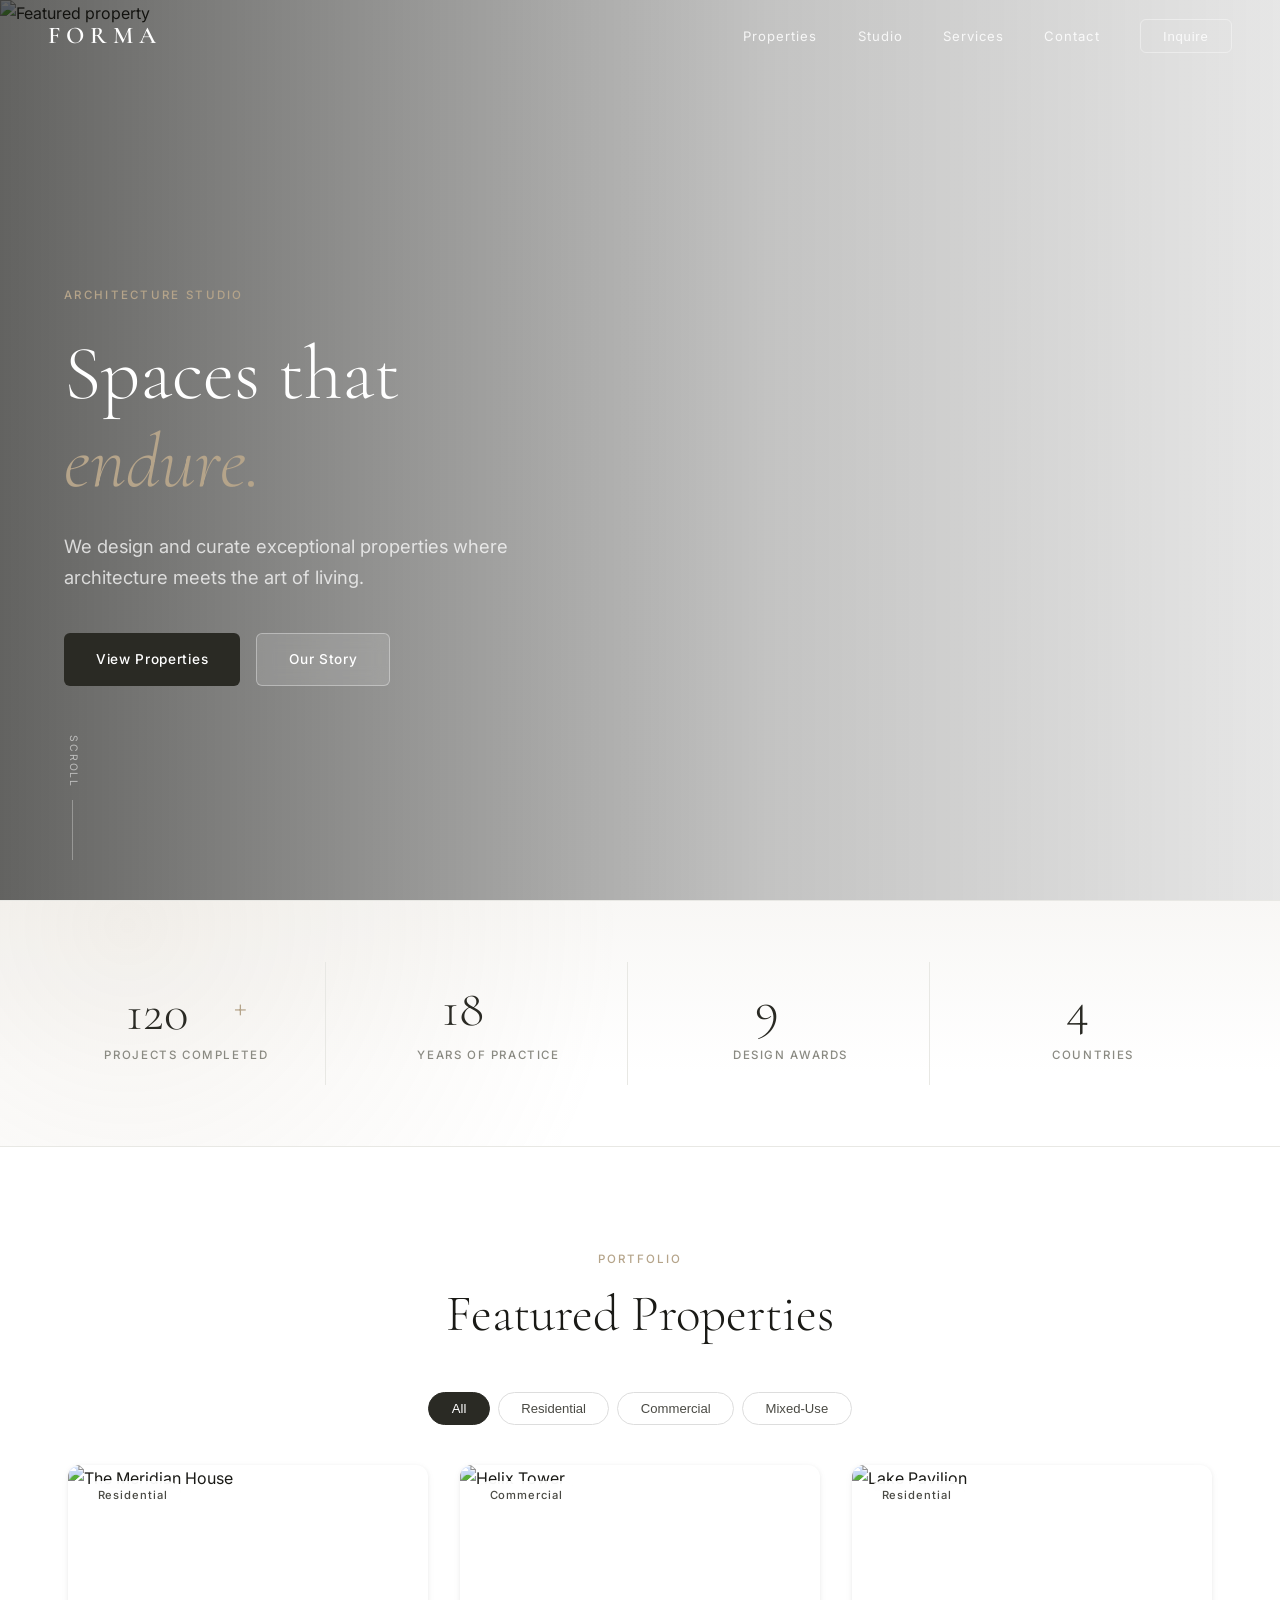
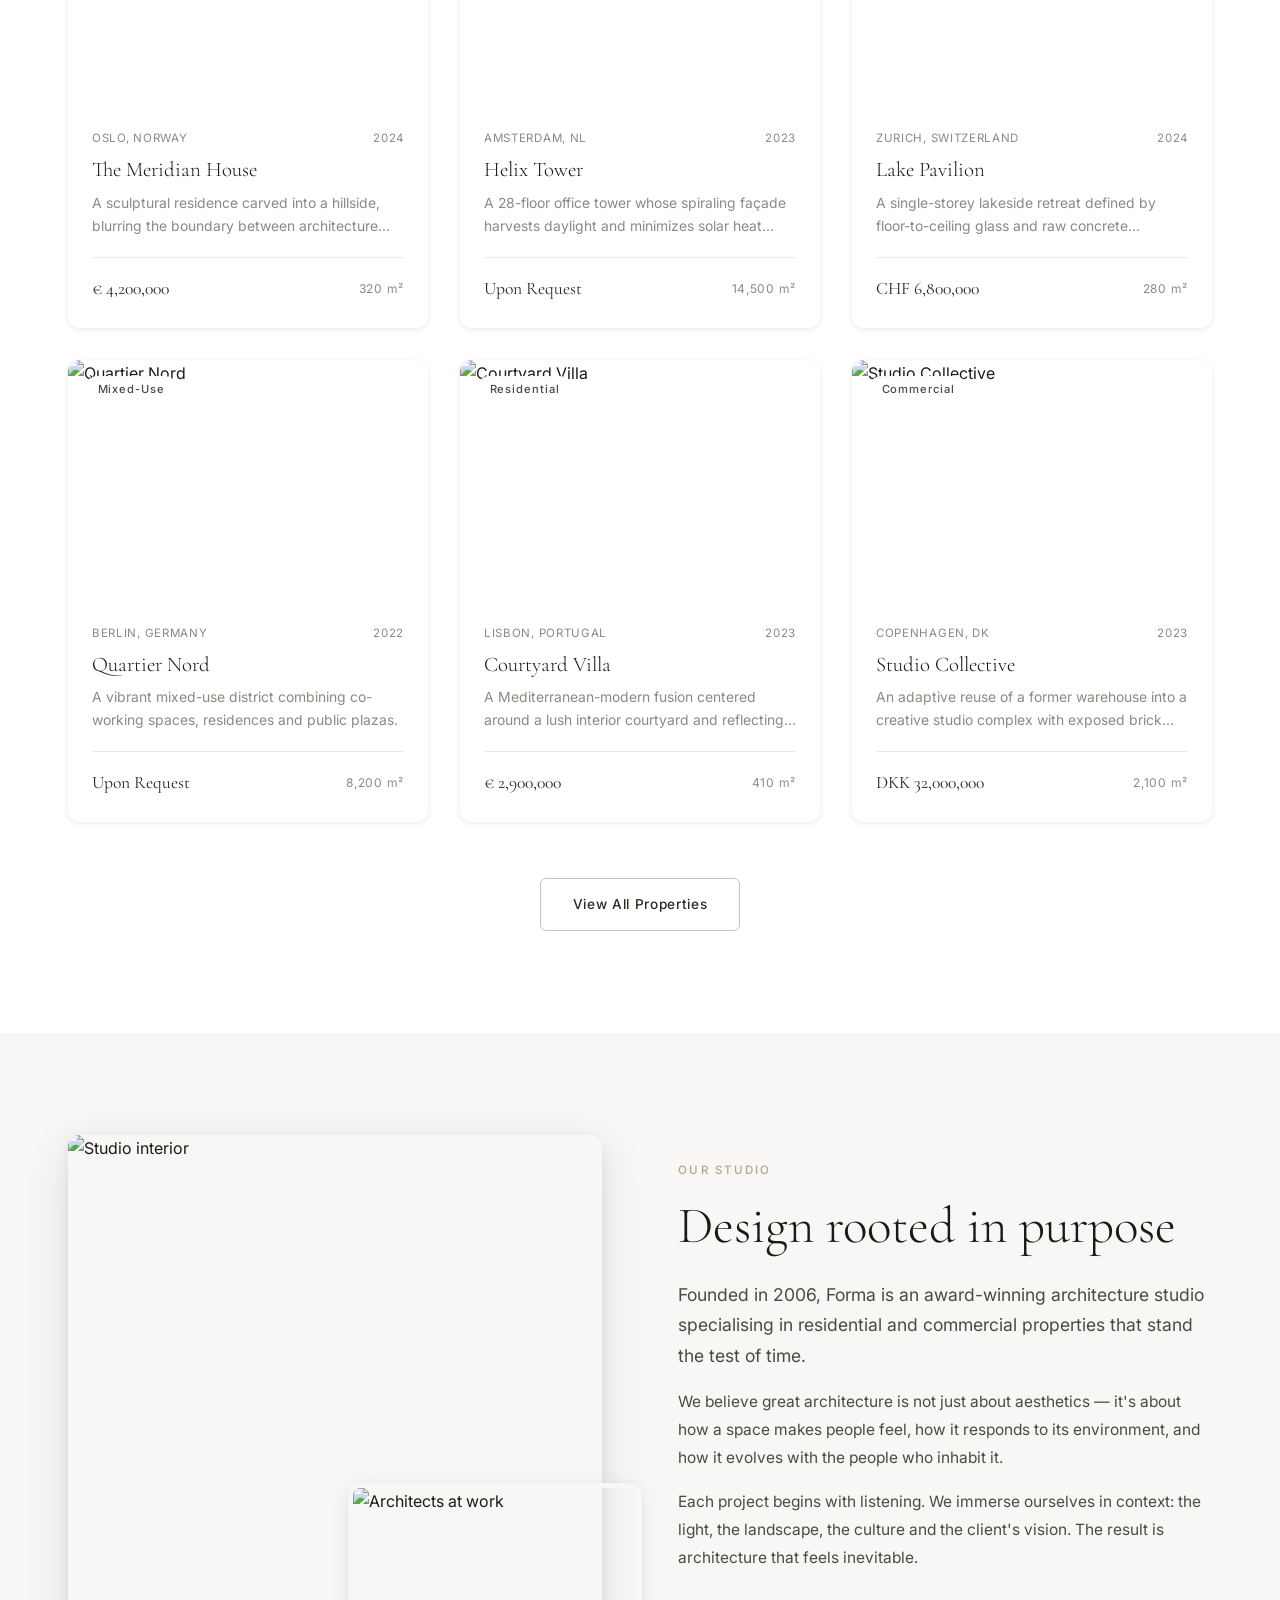
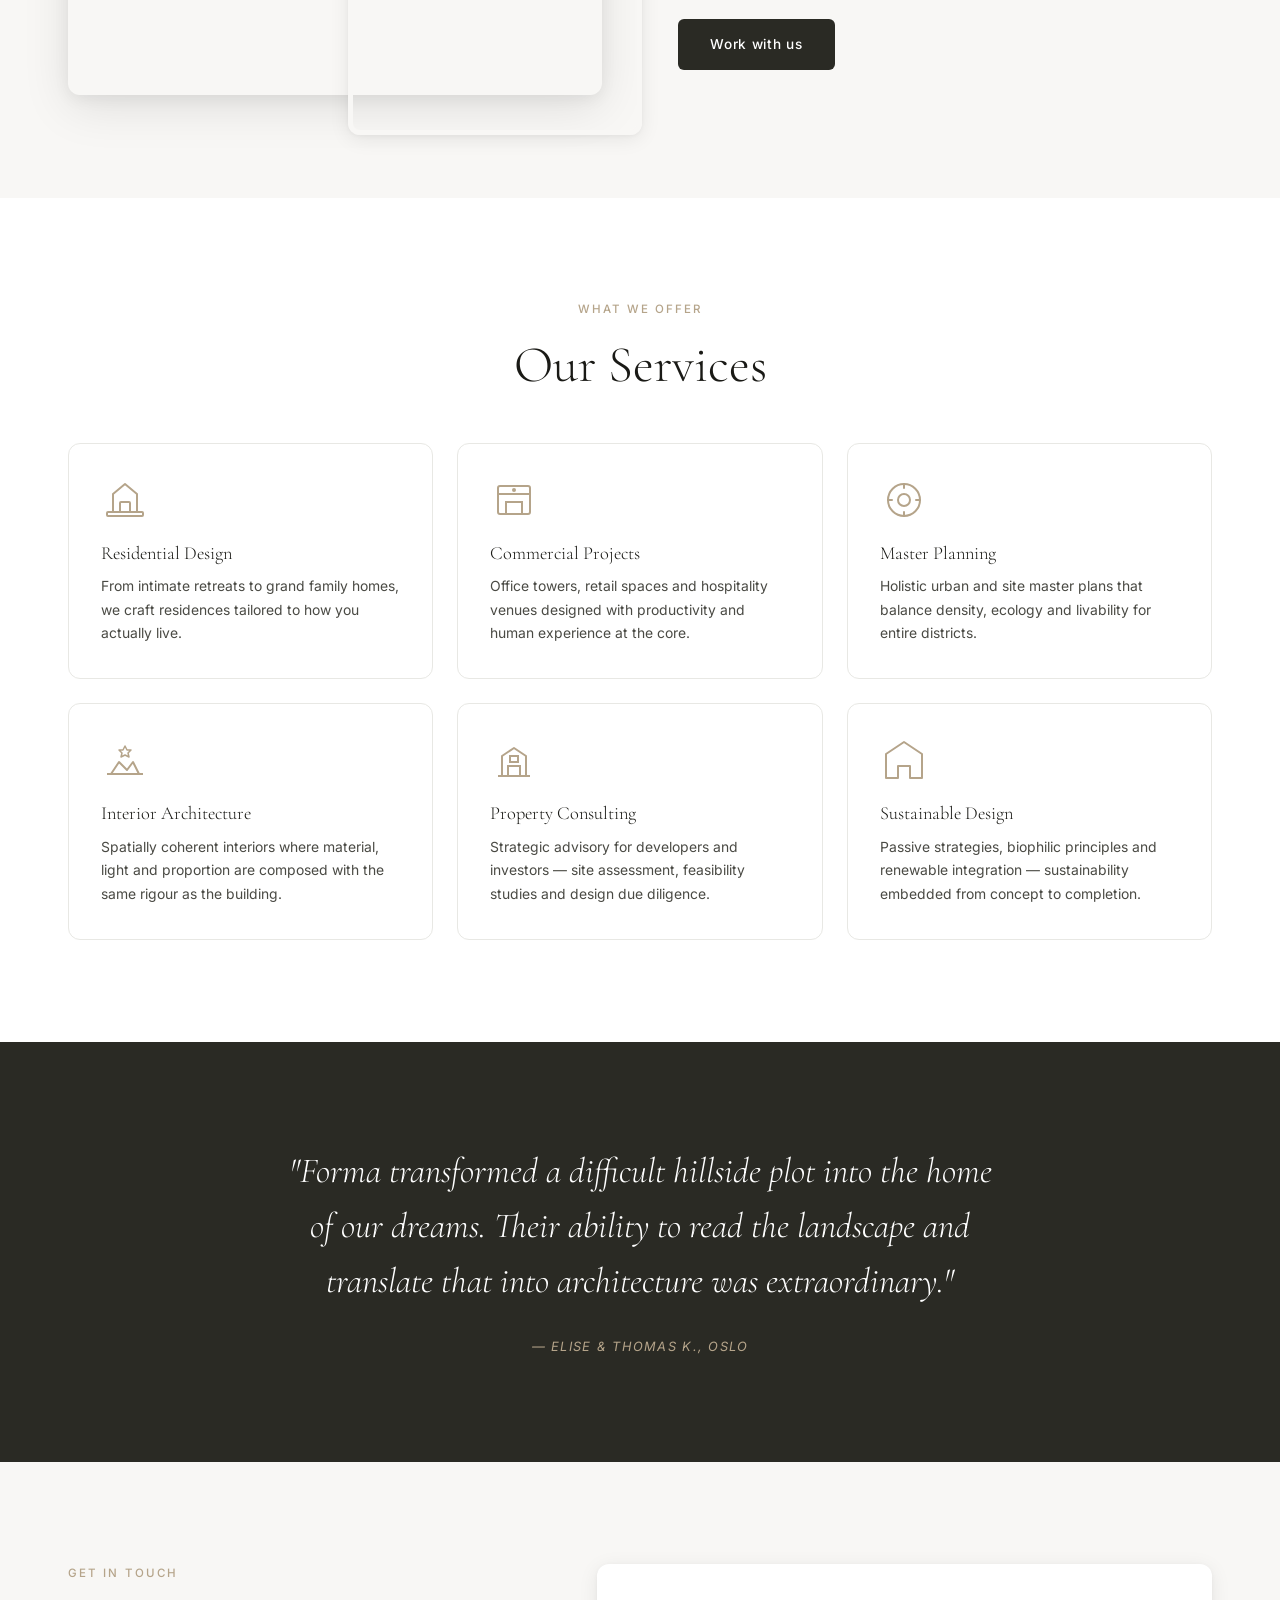
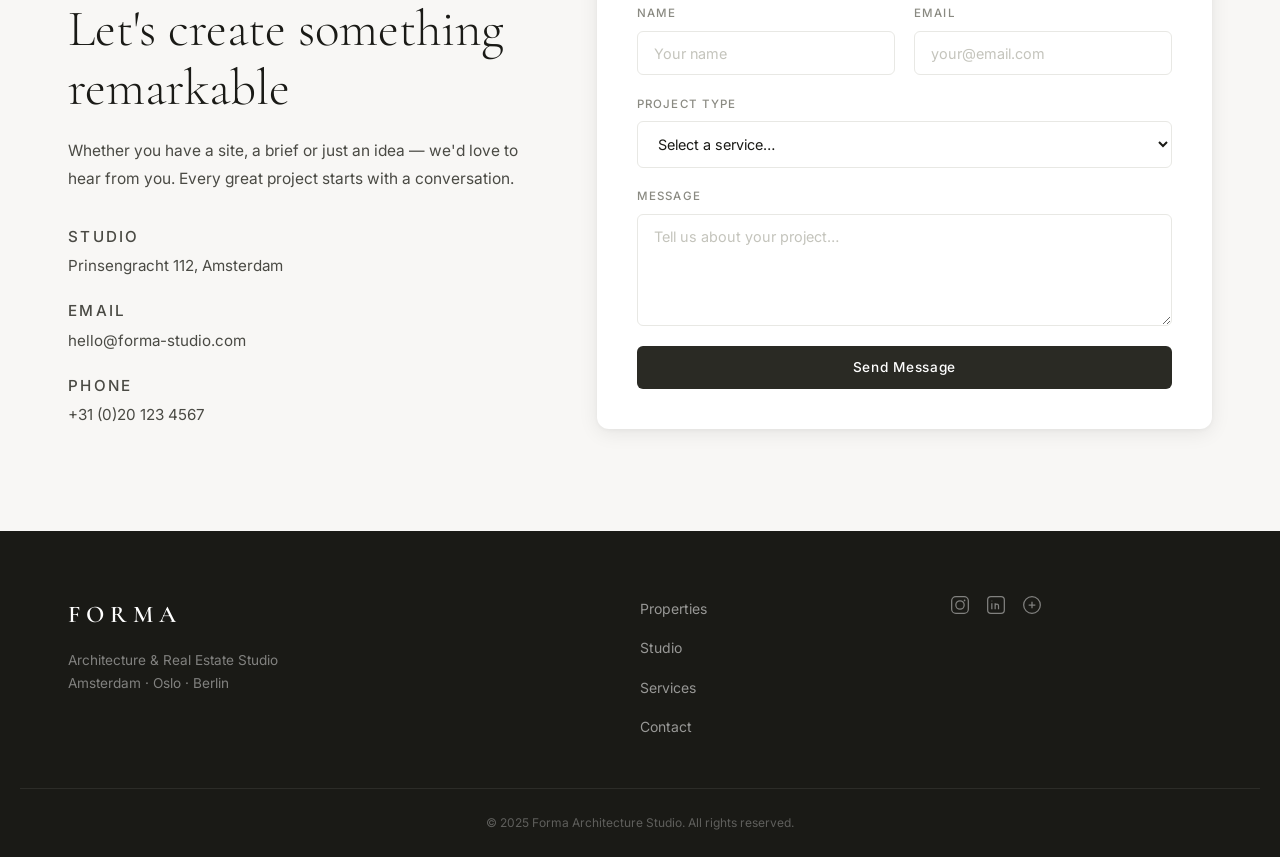
==== commit c3c53b0a: "Merge branch 'main' of https://github.com/IAbyAndre/agents" ====
--- a/index.html
+++ b/index.html
@@ -38,7 +38,7 @@
   <!-- ─── Hero ───────────────────────────────────────────────────── -->
   <section class="hero">
     <div class="hero-bg">
-      <img src="https://images.unsplash.com/photo-1613490493576-7fde63acd811?w=1800&q=80" alt="Featured property" />
+      <img src="https://images.unsplash.com/photo-1600585154340-be6161a56a0c?w=1800&q=80" alt="Featured property" />
       <div class="hero-overlay"></div>
     </div>
     <div class="hero-content">
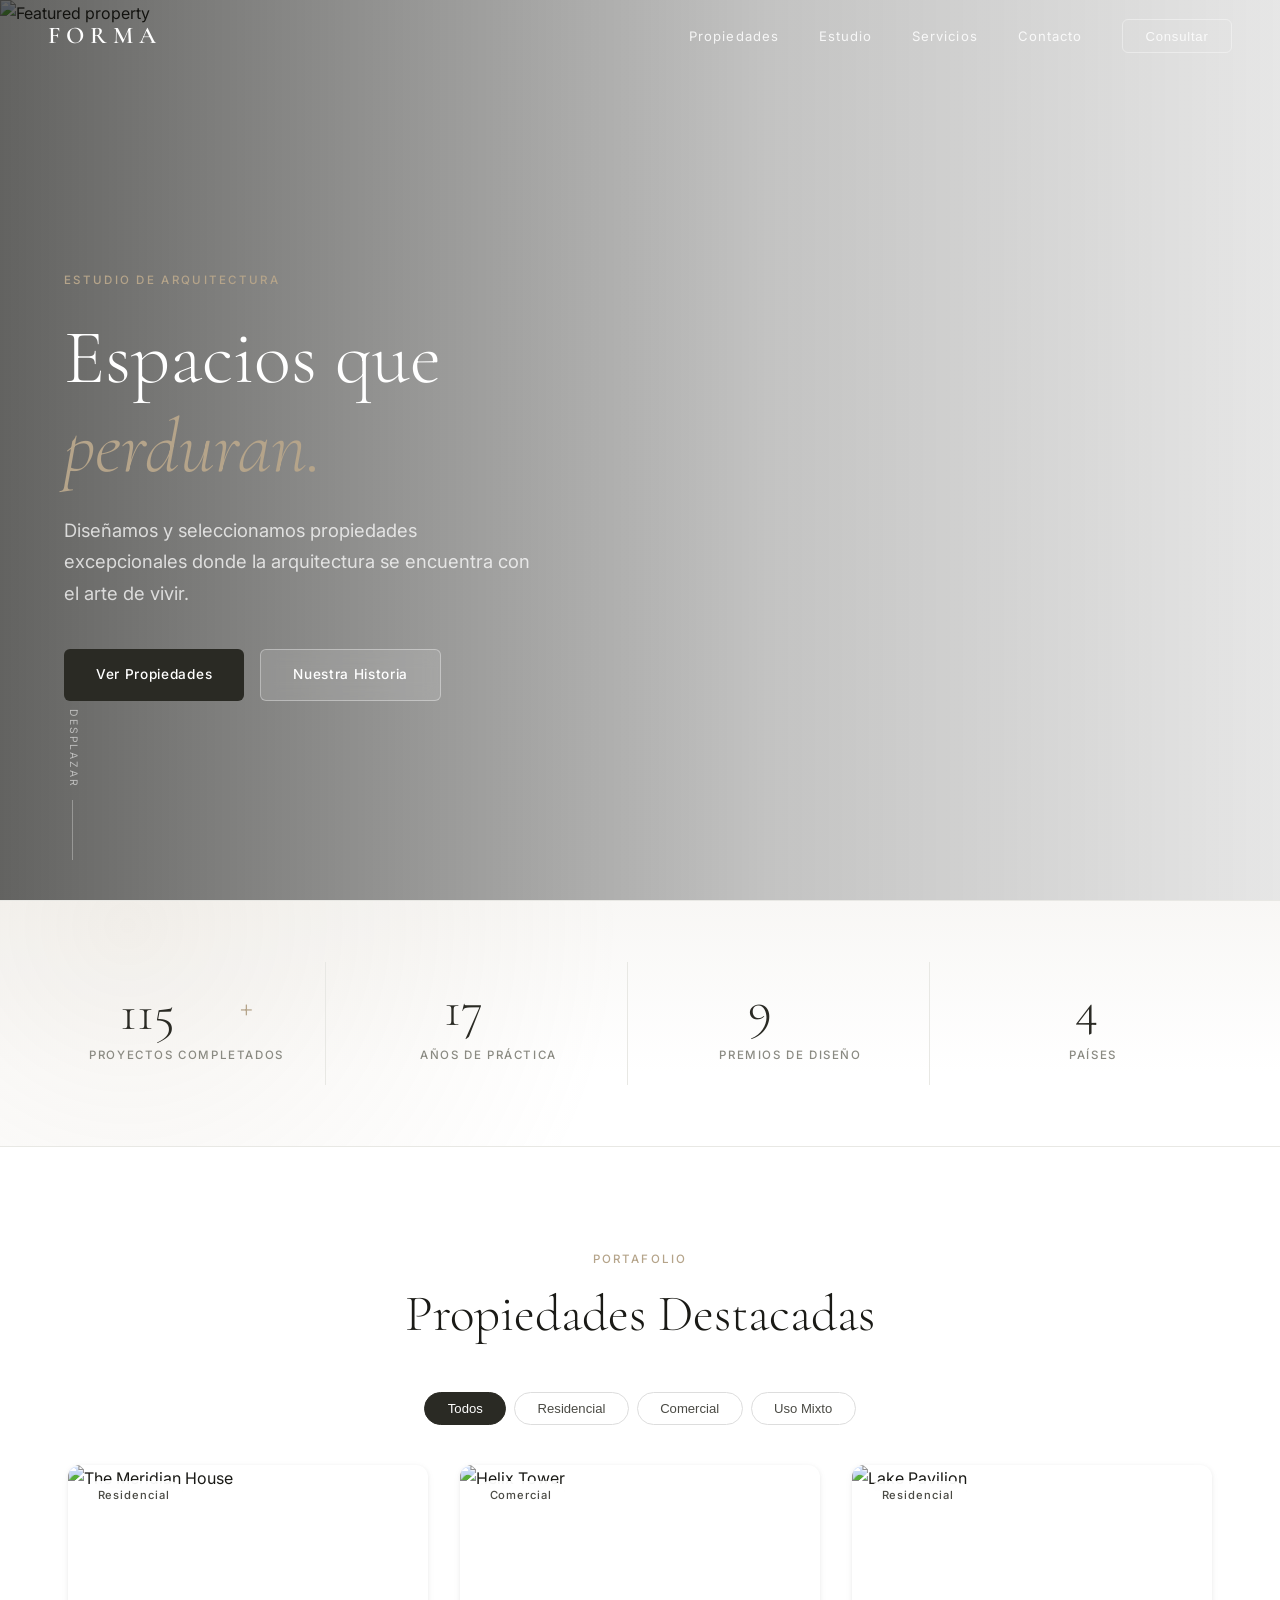
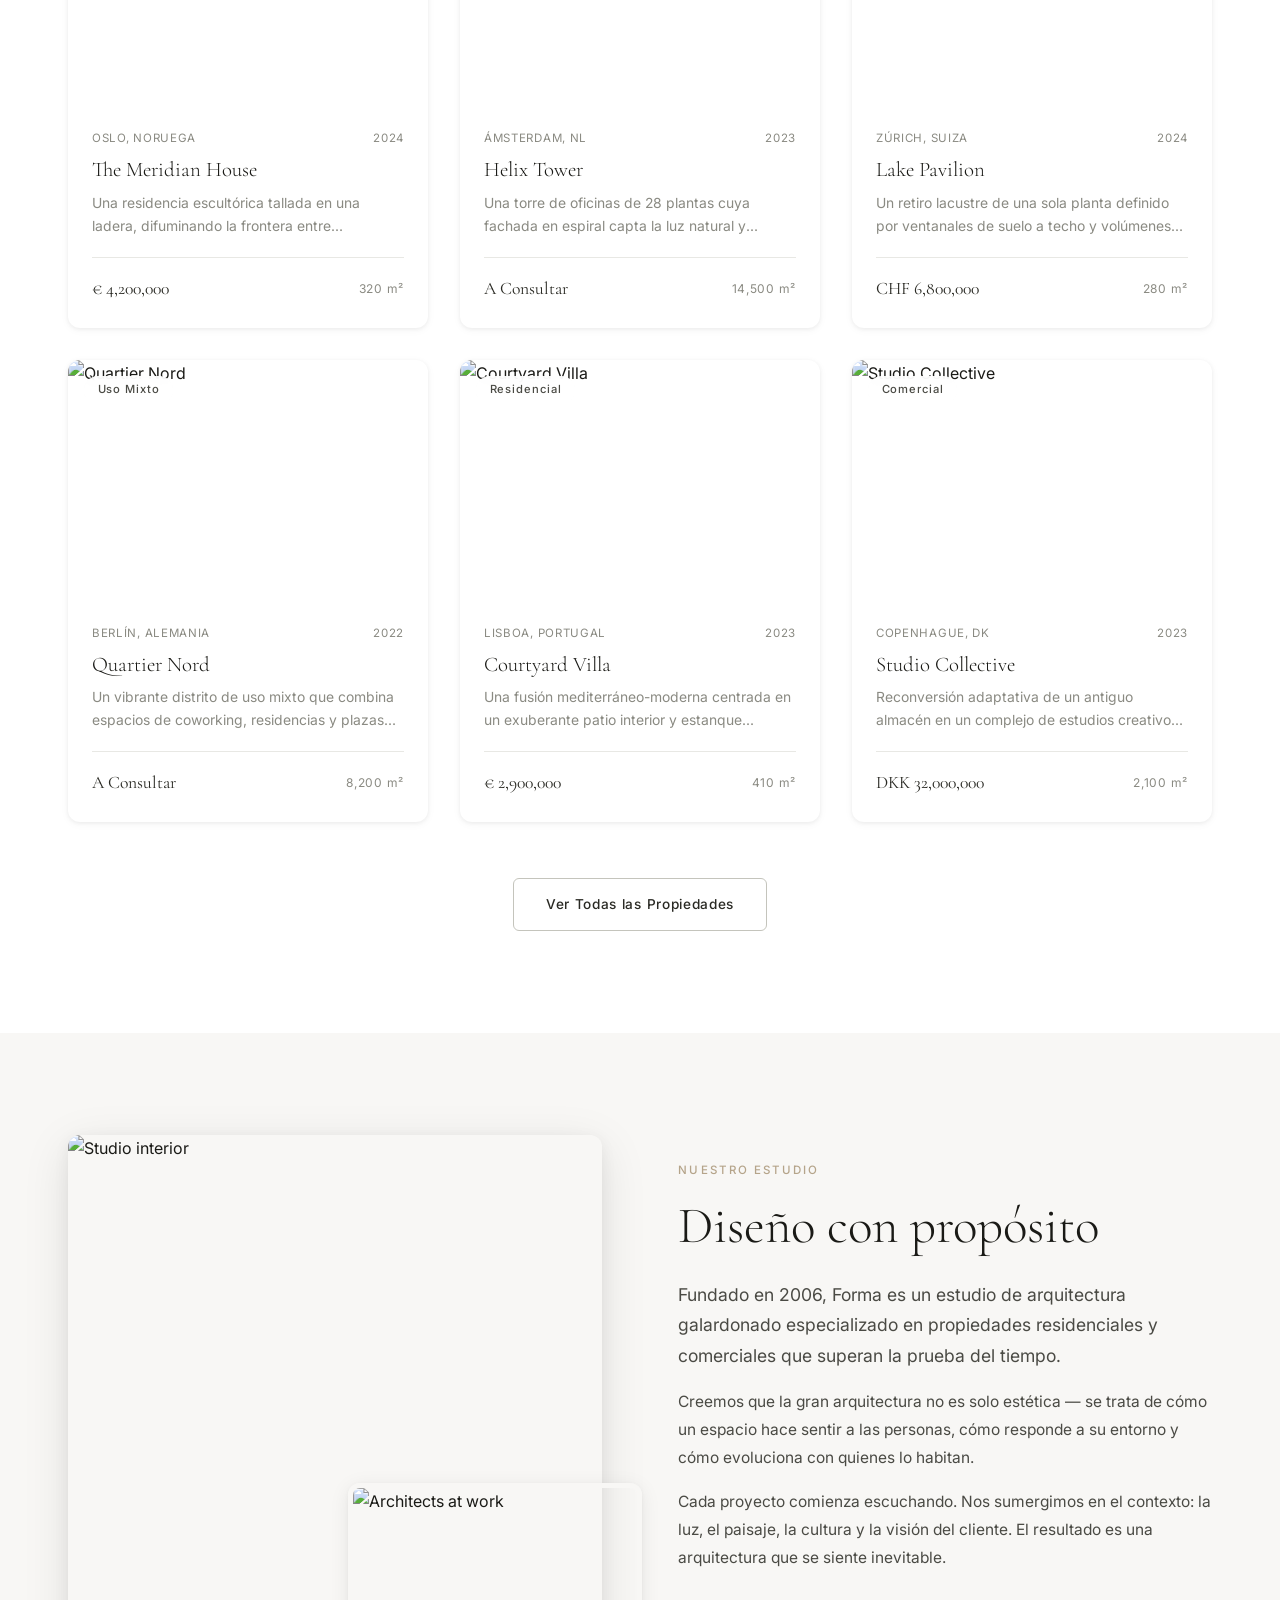
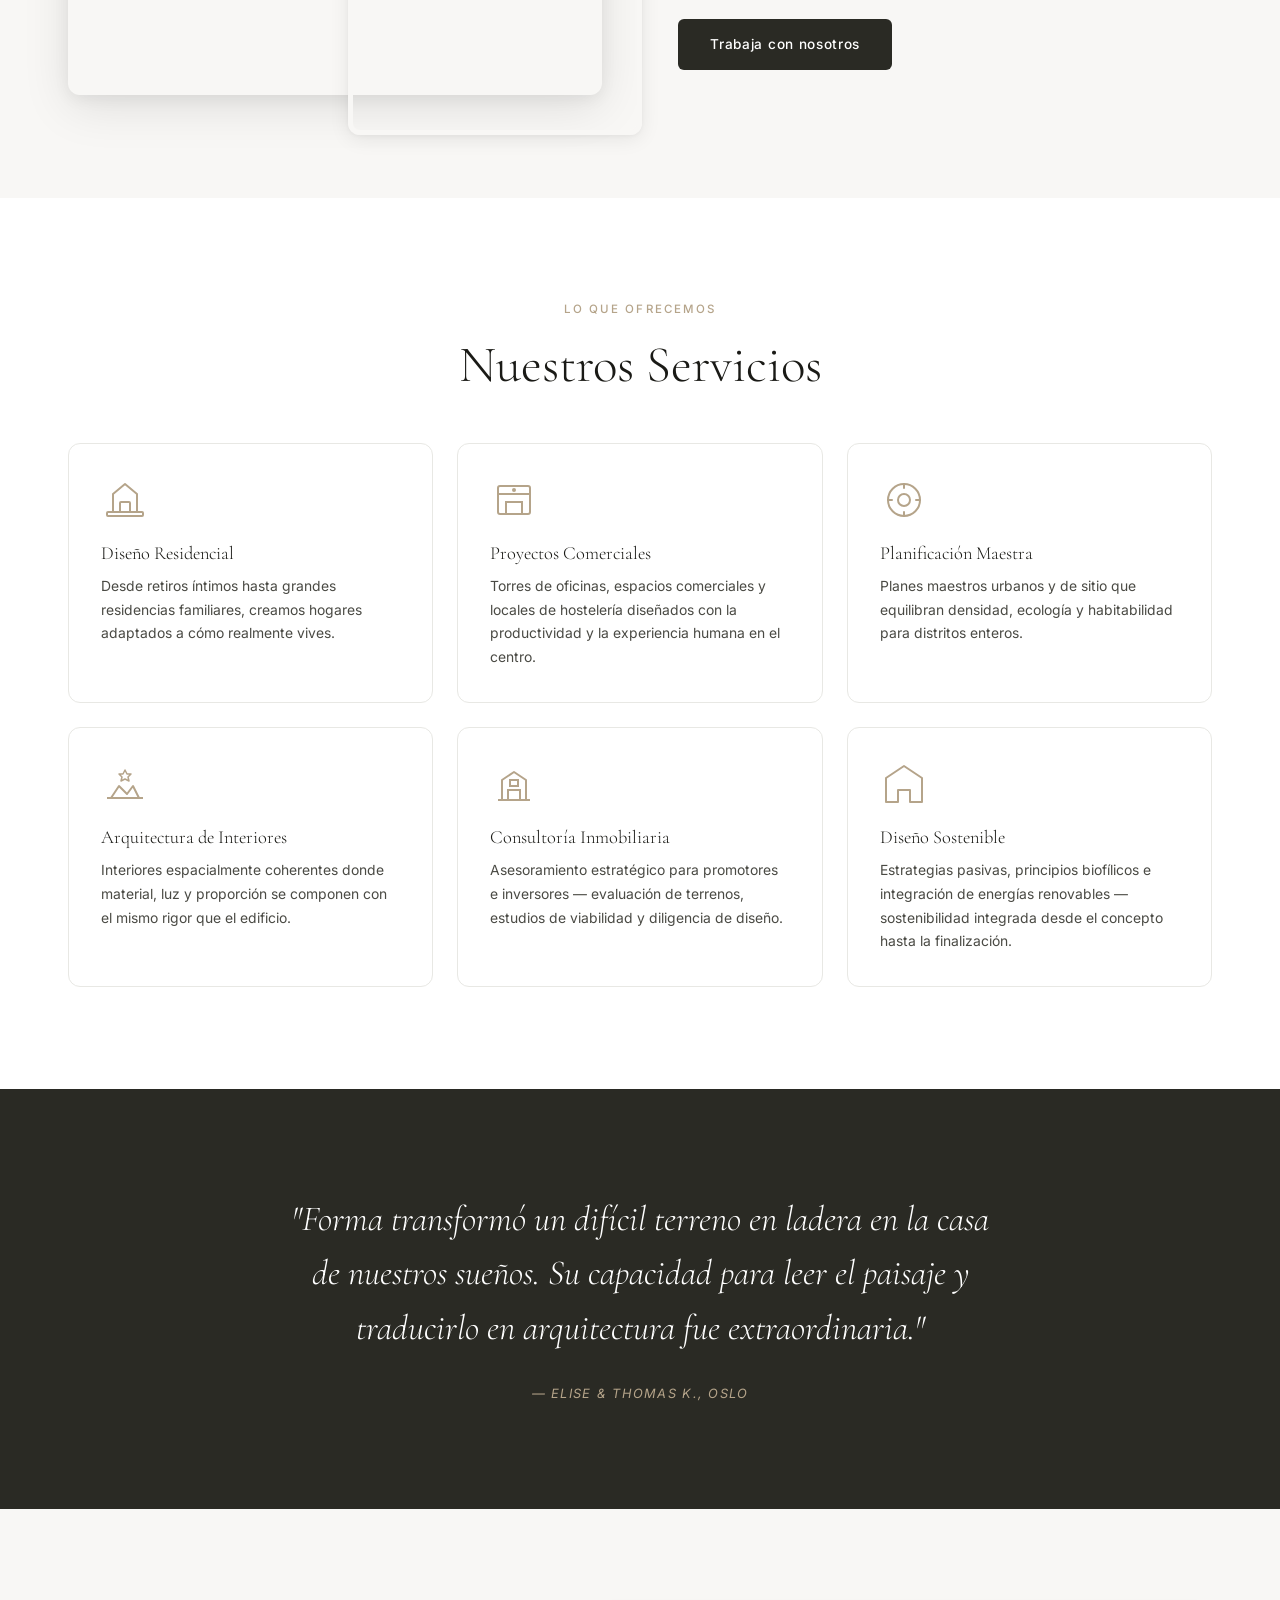
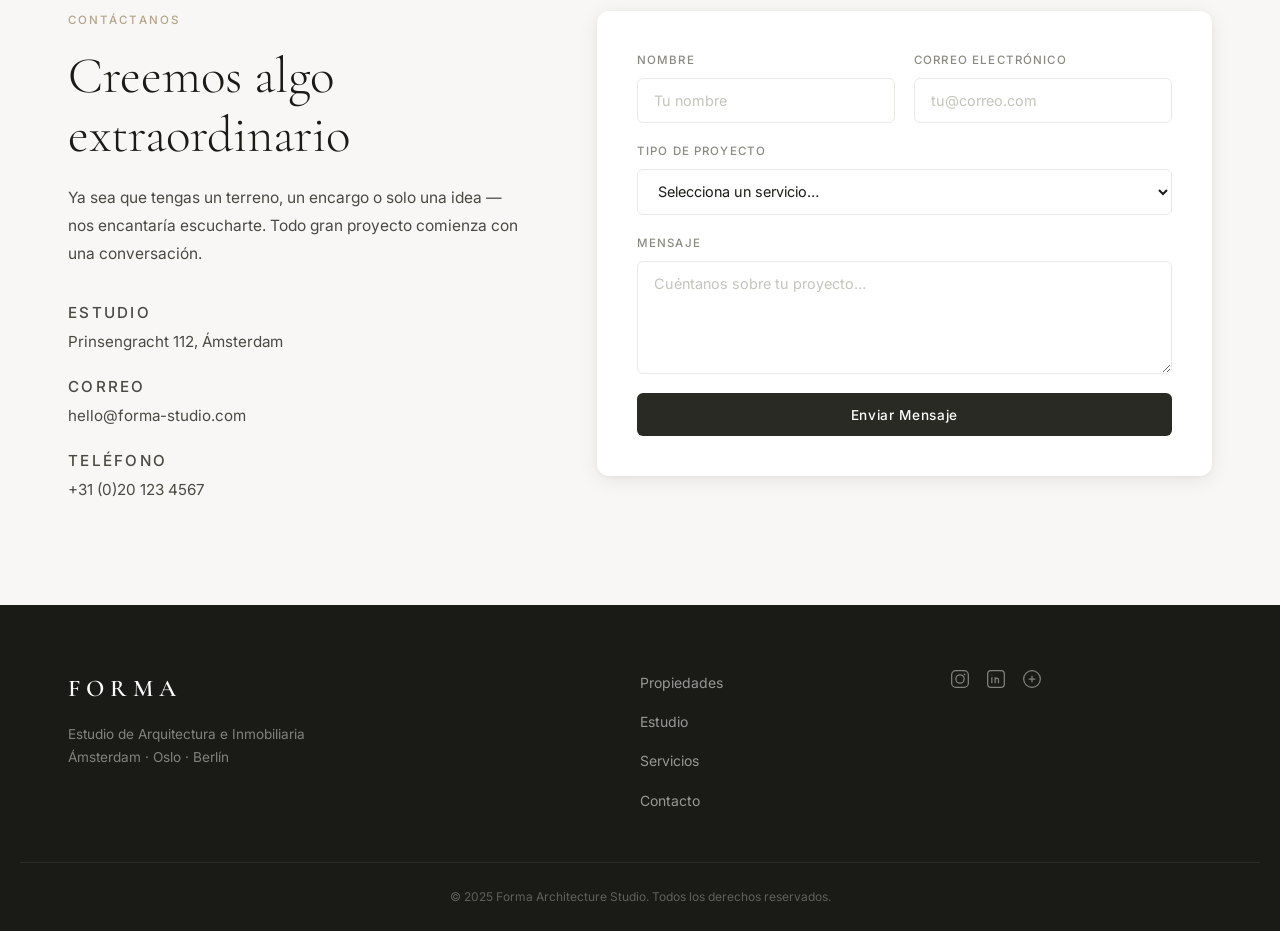
==== commit a048b84d: "Translate website content to Spanish for localization" ====
--- a/index.html
+++ b/index.html
@@ -1,9 +1,9 @@
 <!DOCTYPE html>
-<html lang="en">
+<html lang="es">
 <head>
   <meta charset="UTF-8" />
   <meta name="viewport" content="width=device-width, initial-scale=1.0" />
-  <title>Forma — Architecture & Real Estate</title>
+  <title>Forma — Arquitectura e Inmobiliaria</title>
   <link rel="stylesheet" href="styles.css" />
   <link rel="preconnect" href="https://fonts.googleapis.com" />
   <link rel="preconnect" href="https://fonts.gstatic.com" crossorigin />
@@ -15,23 +15,23 @@
   <nav id="navbar">
     <a href="#" class="logo">FORMA</a>
     <ul class="nav-links">
-      <li><a href="#properties">Properties</a></li>
-      <li><a href="#about">Studio</a></li>
-      <li><a href="#services">Services</a></li>
-      <li><a href="#contact">Contact</a></li>
+      <li><a href="#properties">Propiedades</a></li>
+      <li><a href="#about">Estudio</a></li>
+      <li><a href="#services">Servicios</a></li>
+      <li><a href="#contact">Contacto</a></li>
     </ul>
-    <button class="nav-cta">Inquire</button>
-    <button class="nav-hamburger" aria-label="Open menu">&#9776;</button>
+    <button class="nav-cta">Consultar</button>
+    <button class="nav-hamburger" aria-label="Abrir menú">&#9776;</button>
   </nav>
 
   <!-- Mobile Menu -->
   <div class="mobile-menu" id="mobileMenu">
     <button class="mobile-close" id="mobileClose">&times;</button>
     <ul>
-      <li><a href="#properties" class="mobile-link">Properties</a></li>
-      <li><a href="#about" class="mobile-link">Studio</a></li>
-      <li><a href="#services" class="mobile-link">Services</a></li>
-      <li><a href="#contact" class="mobile-link">Contact</a></li>
+      <li><a href="#properties" class="mobile-link">Propiedades</a></li>
+      <li><a href="#about" class="mobile-link">Estudio</a></li>
+      <li><a href="#services" class="mobile-link">Servicios</a></li>
+      <li><a href="#contact" class="mobile-link">Contacto</a></li>
     </ul>
   </div>
 
@@ -42,18 +42,18 @@
       <div class="hero-overlay"></div>
     </div>
     <div class="hero-content">
-      <span class="hero-eyebrow reveal">Architecture Studio</span>
+      <span class="hero-eyebrow reveal">Estudio de Arquitectura</span>
       <h1 class="hero-title reveal">
-        Spaces that<br /><em>endure.</em>
+        Espacios que<br /><em>perduran.</em>
       </h1>
-      <p class="hero-sub reveal">We design and curate exceptional properties where architecture meets the art of living.</p>
+      <p class="hero-sub reveal">Diseñamos y seleccionamos propiedades excepcionales donde la arquitectura se encuentra con el arte de vivir.</p>
       <div class="hero-actions reveal">
-        <a href="#properties" class="btn btn-primary">View Properties</a>
-        <a href="#about" class="btn btn-ghost">Our Story</a>
+        <a href="#properties" class="btn btn-primary">Ver Propiedades</a>
+        <a href="#about" class="btn btn-ghost">Nuestra Historia</a>
       </div>
     </div>
     <div class="hero-scroll-hint">
-      <span>Scroll</span>
+      <span>Desplazar</span>
       <div class="scroll-line"></div>
     </div>
   </section>
@@ -62,22 +62,22 @@
   <section class="stats-bar">
     <div class="stat reveal">
       <span class="stat-number" data-target="120">0</span><span class="stat-suffix">+</span>
-      <span class="stat-label">Projects Completed</span>
+      <span class="stat-label">Proyectos Completados</span>
     </div>
     <div class="stat-divider"></div>
     <div class="stat reveal">
       <span class="stat-number" data-target="18">0</span><span class="stat-suffix"></span>
-      <span class="stat-label">Years of Practice</span>
+      <span class="stat-label">Años de Práctica</span>
     </div>
     <div class="stat-divider"></div>
     <div class="stat reveal">
       <span class="stat-number" data-target="9">0</span><span class="stat-suffix"></span>
-      <span class="stat-label">Design Awards</span>
+      <span class="stat-label">Premios de Diseño</span>
     </div>
     <div class="stat-divider"></div>
     <div class="stat reveal">
       <span class="stat-number" data-target="4">0</span><span class="stat-suffix"></span>
-      <span class="stat-label">Countries</span>
+      <span class="stat-label">Países</span>
     </div>
   </section>
 
@@ -85,16 +85,16 @@
   <section class="section" id="properties">
     <div class="container">
       <div class="section-header reveal">
-        <span class="eyebrow">Portfolio</span>
-        <h2>Featured Properties</h2>
+        <span class="eyebrow">Portafolio</span>
+        <h2>Propiedades Destacadas</h2>
       </div>
 
       <!-- Filter tabs -->
       <div class="filter-tabs reveal">
-        <button class="filter-btn active" data-filter="all">All</button>
-        <button class="filter-btn" data-filter="residential">Residential</button>
-        <button class="filter-btn" data-filter="commercial">Commercial</button>
-        <button class="filter-btn" data-filter="mixed">Mixed-Use</button>
+        <button class="filter-btn active" data-filter="all">Todos</button>
+        <button class="filter-btn" data-filter="residential">Residencial</button>
+        <button class="filter-btn" data-filter="commercial">Comercial</button>
+        <button class="filter-btn" data-filter="mixed">Uso Mixto</button>
       </div>
 
       <div class="properties-grid">
@@ -102,17 +102,17 @@
         <article class="property-card reveal" data-category="residential">
           <div class="card-image">
             <img src="https://images.unsplash.com/photo-1600585154340-be6161a56a0c?w=800&q=75" alt="The Meridian House" loading="lazy" />
-            <div class="card-badge">Residential</div>
-            <div class="card-hover-overlay">
-              <a href="#" class="card-view-btn">View Project</a>
-            </div>
-          </div>
-          <div class="card-body">
-            <div class="card-meta">
-              <span>Oslo, Norway</span><span>2024</span>
+            <div class="card-badge">Residencial</div>
+            <div class="card-hover-overlay">
+              <a href="#" class="card-view-btn">Ver Proyecto</a>
+            </div>
+          </div>
+          <div class="card-body">
+            <div class="card-meta">
+              <span>Oslo, Noruega</span><span>2024</span>
             </div>
             <h3 class="card-title">The Meridian House</h3>
-            <p class="card-desc">A sculptural residence carved into a hillside, blurring the boundary between architecture and landscape.</p>
+            <p class="card-desc">Una residencia escultórica tallada en una ladera, difuminando la frontera entre arquitectura y paisaje.</p>
             <div class="card-footer">
               <span class="card-price">€ 4,200,000</span>
               <span class="card-area">320 m²</span>
@@ -123,19 +123,19 @@
         <article class="property-card reveal" data-category="commercial">
           <div class="card-image">
             <img src="https://images.unsplash.com/photo-1486325212027-8081e485255e?w=800&q=75" alt="Helix Tower" loading="lazy" />
-            <div class="card-badge">Commercial</div>
-            <div class="card-hover-overlay">
-              <a href="#" class="card-view-btn">View Project</a>
-            </div>
-          </div>
-          <div class="card-body">
-            <div class="card-meta">
-              <span>Amsterdam, NL</span><span>2023</span>
+            <div class="card-badge">Comercial</div>
+            <div class="card-hover-overlay">
+              <a href="#" class="card-view-btn">Ver Proyecto</a>
+            </div>
+          </div>
+          <div class="card-body">
+            <div class="card-meta">
+              <span>Ámsterdam, NL</span><span>2023</span>
             </div>
             <h3 class="card-title">Helix Tower</h3>
-            <p class="card-desc">A 28-floor office tower whose spiraling façade harvests daylight and minimizes solar heat gain.</p>
-            <div class="card-footer">
-              <span class="card-price">Upon Request</span>
+            <p class="card-desc">Una torre de oficinas de 28 plantas cuya fachada en espiral capta la luz natural y minimiza la ganancia de calor solar.</p>
+            <div class="card-footer">
+              <span class="card-price">A Consultar</span>
               <span class="card-area">14,500 m²</span>
             </div>
           </div>
@@ -144,17 +144,17 @@
         <article class="property-card reveal" data-category="residential">
           <div class="card-image">
             <img src="https://images.unsplash.com/photo-1570129477492-45c003edd2be?w=800&q=75" alt="Lake Pavilion" loading="lazy" />
-            <div class="card-badge">Residential</div>
-            <div class="card-hover-overlay">
-              <a href="#" class="card-view-btn">View Project</a>
-            </div>
-          </div>
-          <div class="card-body">
-            <div class="card-meta">
-              <span>Zurich, Switzerland</span><span>2024</span>
+            <div class="card-badge">Residencial</div>
+            <div class="card-hover-overlay">
+              <a href="#" class="card-view-btn">Ver Proyecto</a>
+            </div>
+          </div>
+          <div class="card-body">
+            <div class="card-meta">
+              <span>Zúrich, Suiza</span><span>2024</span>
             </div>
             <h3 class="card-title">Lake Pavilion</h3>
-            <p class="card-desc">A single-storey lakeside retreat defined by floor-to-ceiling glass and raw concrete volumes.</p>
+            <p class="card-desc">Un retiro lacustre de una sola planta definido por ventanales de suelo a techo y volúmenes de hormigón visto.</p>
             <div class="card-footer">
               <span class="card-price">CHF 6,800,000</span>
               <span class="card-area">280 m²</span>
@@ -165,19 +165,19 @@
         <article class="property-card reveal" data-category="mixed">
           <div class="card-image">
             <img src="https://images.unsplash.com/photo-1545324418-cc1a3fa10c00?w=800&q=75" alt="Quartier Nord" loading="lazy" />
-            <div class="card-badge">Mixed-Use</div>
-            <div class="card-hover-overlay">
-              <a href="#" class="card-view-btn">View Project</a>
-            </div>
-          </div>
-          <div class="card-body">
-            <div class="card-meta">
-              <span>Berlin, Germany</span><span>2022</span>
+            <div class="card-badge">Uso Mixto</div>
+            <div class="card-hover-overlay">
+              <a href="#" class="card-view-btn">Ver Proyecto</a>
+            </div>
+          </div>
+          <div class="card-body">
+            <div class="card-meta">
+              <span>Berlín, Alemania</span><span>2022</span>
             </div>
             <h3 class="card-title">Quartier Nord</h3>
-            <p class="card-desc">A vibrant mixed-use district combining co-working spaces, residences and public plazas.</p>
-            <div class="card-footer">
-              <span class="card-price">Upon Request</span>
+            <p class="card-desc">Un vibrante distrito de uso mixto que combina espacios de coworking, residencias y plazas públicas.</p>
+            <div class="card-footer">
+              <span class="card-price">A Consultar</span>
               <span class="card-area">8,200 m²</span>
             </div>
           </div>
@@ -186,17 +186,17 @@
         <article class="property-card reveal" data-category="residential">
           <div class="card-image">
             <img src="https://images.unsplash.com/photo-1600047509807-ba8f99d2cdde?w=800&q=75" alt="Courtyard Villa" loading="lazy" />
-            <div class="card-badge">Residential</div>
-            <div class="card-hover-overlay">
-              <a href="#" class="card-view-btn">View Project</a>
-            </div>
-          </div>
-          <div class="card-body">
-            <div class="card-meta">
-              <span>Lisbon, Portugal</span><span>2023</span>
+            <div class="card-badge">Residencial</div>
+            <div class="card-hover-overlay">
+              <a href="#" class="card-view-btn">Ver Proyecto</a>
+            </div>
+          </div>
+          <div class="card-body">
+            <div class="card-meta">
+              <span>Lisboa, Portugal</span><span>2023</span>
             </div>
             <h3 class="card-title">Courtyard Villa</h3>
-            <p class="card-desc">A Mediterranean-modern fusion centered around a lush interior courtyard and reflecting pool.</p>
+            <p class="card-desc">Una fusión mediterráneo-moderna centrada en un exuberante patio interior y estanque reflectante.</p>
             <div class="card-footer">
               <span class="card-price">€ 2,900,000</span>
               <span class="card-area">410 m²</span>
@@ -207,17 +207,17 @@
         <article class="property-card reveal" data-category="commercial">
           <div class="card-image">
             <img src="https://images.unsplash.com/photo-1497366216548-37526070297c?w=800&q=75" alt="Studio Collective" loading="lazy" />
-            <div class="card-badge">Commercial</div>
-            <div class="card-hover-overlay">
-              <a href="#" class="card-view-btn">View Project</a>
-            </div>
-          </div>
-          <div class="card-body">
-            <div class="card-meta">
-              <span>Copenhagen, DK</span><span>2023</span>
+            <div class="card-badge">Comercial</div>
+            <div class="card-hover-overlay">
+              <a href="#" class="card-view-btn">Ver Proyecto</a>
+            </div>
+          </div>
+          <div class="card-body">
+            <div class="card-meta">
+              <span>Copenhague, DK</span><span>2023</span>
             </div>
             <h3 class="card-title">Studio Collective</h3>
-            <p class="card-desc">An adaptive reuse of a former warehouse into a creative studio complex with exposed brick and steel.</p>
+            <p class="card-desc">Reconversión adaptativa de un antiguo almacén en un complejo de estudios creativos con ladrillo visto y acero.</p>
             <div class="card-footer">
               <span class="card-price">DKK 32,000,000</span>
               <span class="card-area">2,100 m²</span>
@@ -228,7 +228,7 @@
       </div>
 
       <div class="section-cta reveal">
-        <a href="#" class="btn btn-outline">View All Properties</a>
+        <a href="#" class="btn btn-outline">Ver Todas las Propiedades</a>
       </div>
     </div>
   </section>
@@ -241,12 +241,12 @@
         <img class="about-img-secondary" src="https://images.unsplash.com/photo-1503387762-592deb58ef4e?w=400&q=75" alt="Architects at work" />
       </div>
       <div class="about-text reveal">
-        <span class="eyebrow">Our Studio</span>
-        <h2>Design rooted in purpose</h2>
-        <p class="about-lead">Founded in 2006, Forma is an award-winning architecture studio specialising in residential and commercial properties that stand the test of time.</p>
-        <p>We believe great architecture is not just about aesthetics — it's about how a space makes people feel, how it responds to its environment, and how it evolves with the people who inhabit it.</p>
-        <p>Each project begins with listening. We immerse ourselves in context: the light, the landscape, the culture and the client's vision. The result is architecture that feels inevitable.</p>
-        <a href="#contact" class="btn btn-primary" style="margin-top:2rem;">Work with us</a>
+        <span class="eyebrow">Nuestro Estudio</span>
+        <h2>Diseño con propósito</h2>
+        <p class="about-lead">Fundado en 2006, Forma es un estudio de arquitectura galardonado especializado en propiedades residenciales y comerciales que superan la prueba del tiempo.</p>
+        <p>Creemos que la gran arquitectura no es solo estética — se trata de cómo un espacio hace sentir a las personas, cómo responde a su entorno y cómo evoluciona con quienes lo habitan.</p>
+        <p>Cada proyecto comienza escuchando. Nos sumergimos en el contexto: la luz, el paisaje, la cultura y la visión del cliente. El resultado es una arquitectura que se siente inevitable.</p>
+        <a href="#contact" class="btn btn-primary" style="margin-top:2rem;">Trabaja con nosotros</a>
       </div>
     </div>
   </section>
@@ -255,8 +255,8 @@
   <section class="section" id="services">
     <div class="container">
       <div class="section-header reveal">
-        <span class="eyebrow">What We Offer</span>
-        <h2>Our Services</h2>
+        <span class="eyebrow">Lo Que Ofrecemos</span>
+        <h2>Nuestros Servicios</h2>
       </div>
       <div class="services-grid">
 
@@ -264,48 +264,48 @@
           <div class="service-icon">
             <svg viewBox="0 0 48 48" fill="none" xmlns="http://www.w3.org/2000/svg"><rect x="6" y="36" width="36" height="4" rx="1" stroke="currentColor" stroke-width="2"/><path d="M12 36V18l12-10 12 10v18" stroke="currentColor" stroke-width="2" stroke-linejoin="round"/><rect x="19" y="26" width="10" height="10" rx="1" stroke="currentColor" stroke-width="2"/></svg>
           </div>
-          <h3>Residential Design</h3>
-          <p>From intimate retreats to grand family homes, we craft residences tailored to how you actually live.</p>
+          <h3>Diseño Residencial</h3>
+          <p>Desde retiros íntimos hasta grandes residencias familiares, creamos hogares adaptados a cómo realmente vives.</p>
         </div>
 
         <div class="service-card reveal">
           <div class="service-icon">
             <svg viewBox="0 0 48 48" fill="none" xmlns="http://www.w3.org/2000/svg"><rect x="8" y="10" width="32" height="28" rx="2" stroke="currentColor" stroke-width="2"/><path d="M16 38V26h16v12" stroke="currentColor" stroke-width="2"/><path d="M8 18h32" stroke="currentColor" stroke-width="2"/><circle cx="24" cy="14" r="2" fill="currentColor"/></svg>
           </div>
-          <h3>Commercial Projects</h3>
-          <p>Office towers, retail spaces and hospitality venues designed with productivity and human experience at the core.</p>
+          <h3>Proyectos Comerciales</h3>
+          <p>Torres de oficinas, espacios comerciales y locales de hostelería diseñados con la productividad y la experiencia humana en el centro.</p>
         </div>
 
         <div class="service-card reveal">
           <div class="service-icon">
             <svg viewBox="0 0 48 48" fill="none" xmlns="http://www.w3.org/2000/svg"><circle cx="24" cy="24" r="16" stroke="currentColor" stroke-width="2"/><path d="M24 8v4M24 36v4M8 24h4M36 24h4" stroke="currentColor" stroke-width="2" stroke-linecap="round"/><circle cx="24" cy="24" r="6" stroke="currentColor" stroke-width="2"/></svg>
           </div>
-          <h3>Master Planning</h3>
-          <p>Holistic urban and site master plans that balance density, ecology and livability for entire districts.</p>
+          <h3>Planificación Maestra</h3>
+          <p>Planes maestros urbanos y de sitio que equilibran densidad, ecología y habitabilidad para distritos enteros.</p>
         </div>
 
         <div class="service-card reveal">
           <div class="service-icon">
             <svg viewBox="0 0 48 48" fill="none" xmlns="http://www.w3.org/2000/svg"><path d="M10 38l8-12 8 8 6-8 6 12" stroke="currentColor" stroke-width="2" stroke-linejoin="round"/><path d="M6 38h36" stroke="currentColor" stroke-width="2"/><path d="M24 10l2 4h4l-3 3 1 4-4-2-4 2 1-4-3-3h4l2-4z" stroke="currentColor" stroke-width="1.5" stroke-linejoin="round"/></svg>
           </div>
-          <h3>Interior Architecture</h3>
-          <p>Spatially coherent interiors where material, light and proportion are composed with the same rigour as the building.</p>
+          <h3>Arquitectura de Interiores</h3>
+          <p>Interiores espacialmente coherentes donde material, luz y proporción se componen con el mismo rigor que el edificio.</p>
         </div>
 
         <div class="service-card reveal">
           <div class="service-icon">
             <svg viewBox="0 0 48 48" fill="none" xmlns="http://www.w3.org/2000/svg"><path d="M8 40h32M12 40V20l12-8 12 8v20" stroke="currentColor" stroke-width="2" stroke-linejoin="round"/><path d="M18 30h12v10H18z" stroke="currentColor" stroke-width="2"/><path d="M20 20h8v6h-8z" stroke="currentColor" stroke-width="2"/></svg>
           </div>
-          <h3>Property Consulting</h3>
-          <p>Strategic advisory for developers and investors — site assessment, feasibility studies and design due diligence.</p>
+          <h3>Consultoría Inmobiliaria</h3>
+          <p>Asesoramiento estratégico para promotores e inversores — evaluación de terrenos, estudios de viabilidad y diligencia de diseño.</p>
         </div>
 
         <div class="service-card reveal">
           <div class="service-icon">
             <svg viewBox="0 0 48 48" fill="none" xmlns="http://www.w3.org/2000/svg"><path d="M24 6L6 18v24h12V30h12v12h12V18L24 6z" stroke="currentColor" stroke-width="2" stroke-linejoin="round"/></svg>
           </div>
-          <h3>Sustainable Design</h3>
-          <p>Passive strategies, biophilic principles and renewable integration — sustainability embedded from concept to completion.</p>
+          <h3>Diseño Sostenible</h3>
+          <p>Estrategias pasivas, principios biofílicos e integración de energías renovables — sostenibilidad integrada desde el concepto hasta la finalización.</p>
         </div>
 
       </div>
@@ -317,7 +317,7 @@
     <div class="container">
       <div class="testimonial reveal">
         <blockquote>
-          "Forma transformed a difficult hillside plot into the home of our dreams. Their ability to read the landscape and translate that into architecture was extraordinary."
+          "Forma transformó un difícil terreno en ladera en la casa de nuestros sueños. Su capacidad para leer el paisaje y traducirlo en arquitectura fue extraordinaria."
         </blockquote>
         <cite>— Elise &amp; Thomas K., Oslo</cite>
       </div>
@@ -328,20 +328,20 @@
   <section class="section section-alt" id="contact">
     <div class="container contact-grid">
       <div class="contact-info reveal">
-        <span class="eyebrow">Get in Touch</span>
-        <h2>Let's create something remarkable</h2>
-        <p>Whether you have a site, a brief or just an idea — we'd love to hear from you. Every great project starts with a conversation.</p>
+        <span class="eyebrow">Contáctanos</span>
+        <h2>Creemos algo extraordinario</h2>
+        <p>Ya sea que tengas un terreno, un encargo o solo una idea — nos encantaría escucharte. Todo gran proyecto comienza con una conversación.</p>
         <div class="contact-details">
           <div class="contact-item">
-            <span class="contact-label">Studio</span>
-            <span>Prinsengracht 112, Amsterdam</span>
+            <span class="contact-label">Estudio</span>
+            <span>Prinsengracht 112, Ámsterdam</span>
           </div>
           <div class="contact-item">
-            <span class="contact-label">Email</span>
+            <span class="contact-label">Correo</span>
             <a href="mailto:hello@forma-studio.com">hello@forma-studio.com</a>
           </div>
           <div class="contact-item">
-            <span class="contact-label">Phone</span>
+            <span class="contact-label">Teléfono</span>
             <a href="tel:+310201234567">+31 (0)20 123 4567</a>
           </div>
         </div>
@@ -349,33 +349,33 @@
       <form class="contact-form reveal" id="contactForm" novalidate>
         <div class="form-row">
           <div class="form-group">
-            <label for="name">Name</label>
-            <input type="text" id="name" name="name" placeholder="Your name" required />
+            <label for="name">Nombre</label>
+            <input type="text" id="name" name="name" placeholder="Tu nombre" required />
           </div>
           <div class="form-group">
-            <label for="email">Email</label>
-            <input type="email" id="email" name="email" placeholder="your@email.com" required />
+            <label for="email">Correo electrónico</label>
+            <input type="email" id="email" name="email" placeholder="tu@correo.com" required />
           </div>
         </div>
         <div class="form-group">
-          <label for="subject">Project Type</label>
+          <label for="subject">Tipo de Proyecto</label>
           <select id="subject" name="subject">
-            <option value="" disabled selected>Select a service…</option>
-            <option>Residential Design</option>
-            <option>Commercial Project</option>
-            <option>Master Planning</option>
-            <option>Interior Architecture</option>
-            <option>Property Consulting</option>
-            <option>Sustainable Design</option>
-            <option>Other</option>
+            <option value="" disabled selected>Selecciona un servicio…</option>
+            <option>Diseño Residencial</option>
+            <option>Proyecto Comercial</option>
+            <option>Planificación Maestra</option>
+            <option>Arquitectura de Interiores</option>
+            <option>Consultoría Inmobiliaria</option>
+            <option>Diseño Sostenible</option>
+            <option>Otro</option>
           </select>
         </div>
         <div class="form-group">
-          <label for="message">Message</label>
-          <textarea id="message" name="message" rows="5" placeholder="Tell us about your project…" required></textarea>
-        </div>
-        <button type="submit" class="btn btn-primary btn-full">Send Message</button>
-        <p class="form-success" id="formSuccess">✓ Thank you! We'll be in touch shortly.</p>
+          <label for="message">Mensaje</label>
+          <textarea id="message" name="message" rows="5" placeholder="Cuéntanos sobre tu proyecto…" required></textarea>
+        </div>
+        <button type="submit" class="btn btn-primary btn-full">Enviar Mensaje</button>
+        <p class="form-success" id="formSuccess">✓ ¡Gracias! Nos pondremos en contacto pronto.</p>
       </form>
     </div>
   </section>
@@ -385,14 +385,14 @@
     <div class="container footer-inner">
       <div class="footer-brand">
         <span class="logo">FORMA</span>
-        <p>Architecture & Real Estate Studio<br />Amsterdam · Oslo · Berlin</p>
+        <p>Estudio de Arquitectura e Inmobiliaria<br />Ámsterdam · Oslo · Berlín</p>
       </div>
       <nav class="footer-nav">
         <ul>
-          <li><a href="#properties">Properties</a></li>
-          <li><a href="#about">Studio</a></li>
-          <li><a href="#services">Services</a></li>
-          <li><a href="#contact">Contact</a></li>
+          <li><a href="#properties">Propiedades</a></li>
+          <li><a href="#about">Estudio</a></li>
+          <li><a href="#services">Servicios</a></li>
+          <li><a href="#contact">Contacto</a></li>
         </ul>
       </nav>
       <div class="footer-social">
@@ -408,7 +408,7 @@
       </div>
     </div>
     <div class="footer-bottom">
-      <span>© 2025 Forma Architecture Studio. All rights reserved.</span>
+      <span>© 2025 Forma Architecture Studio. Todos los derechos reservados.</span>
     </div>
   </footer>
 
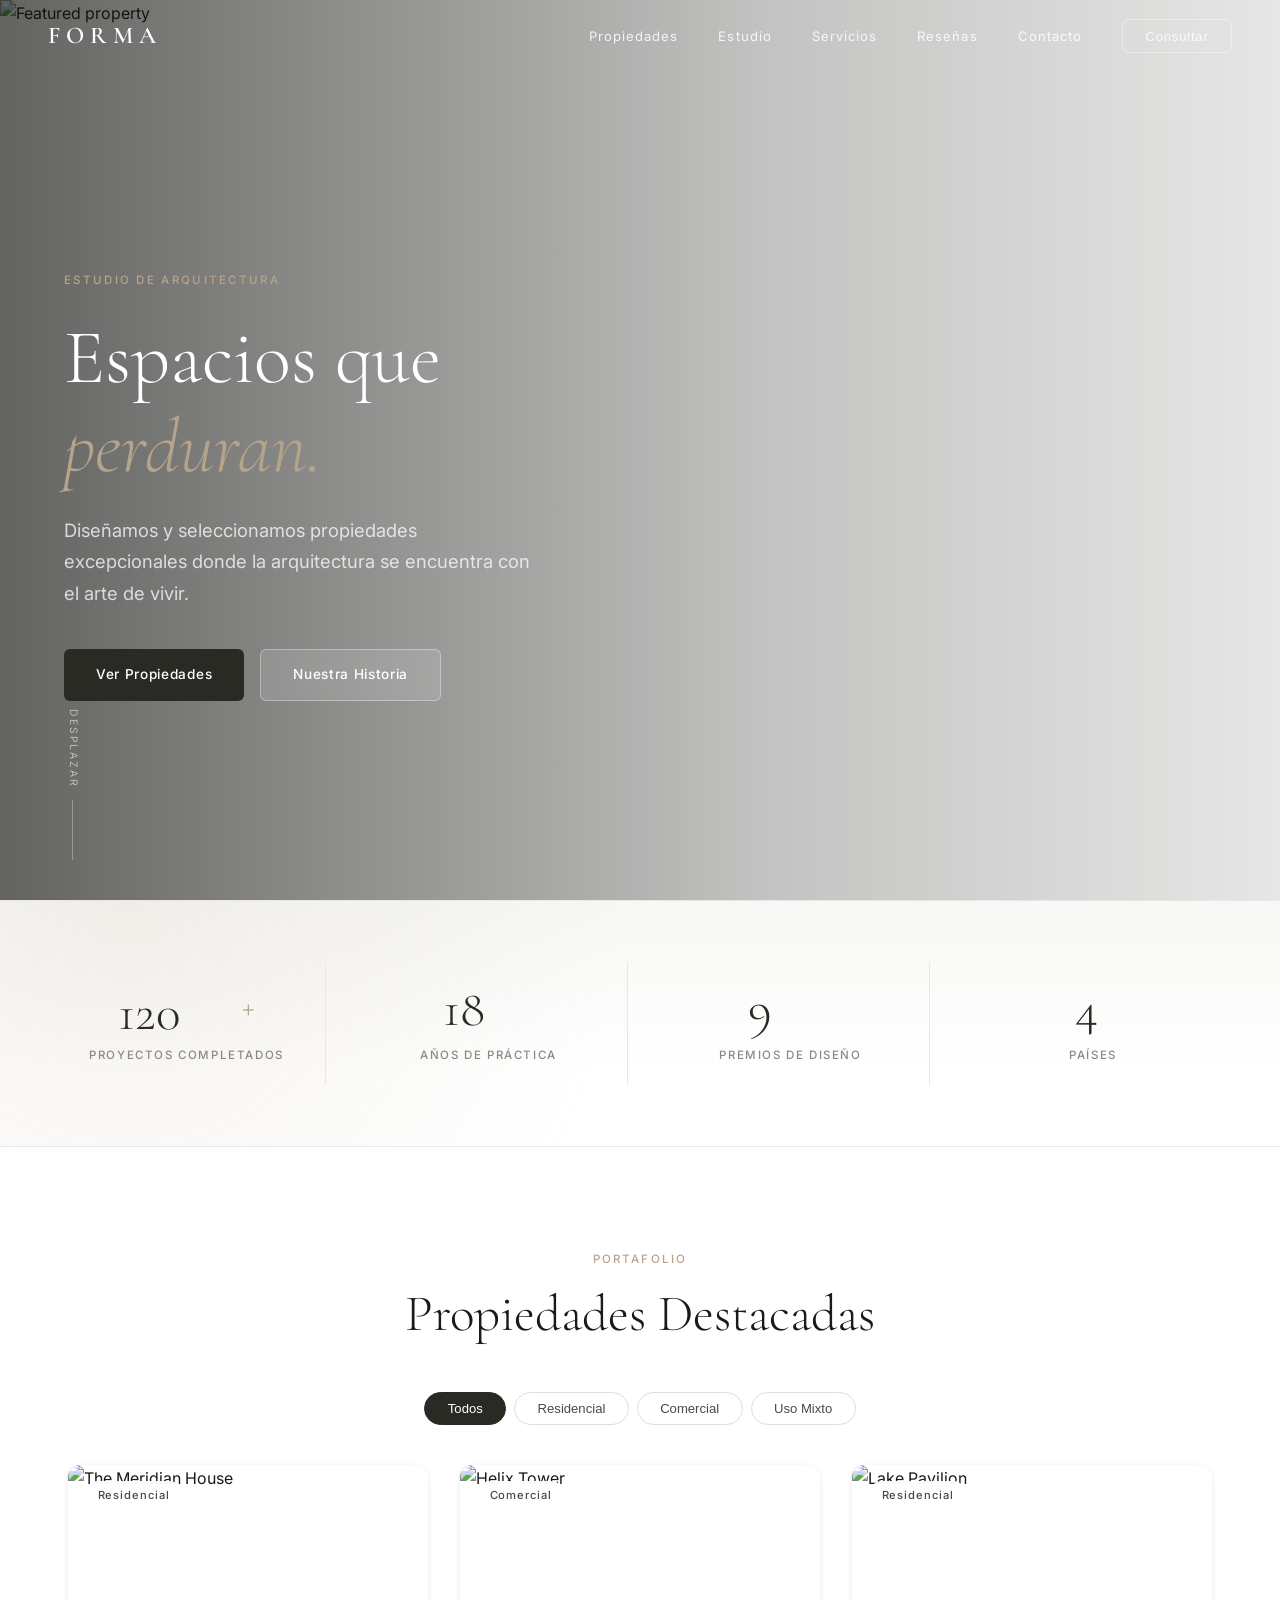
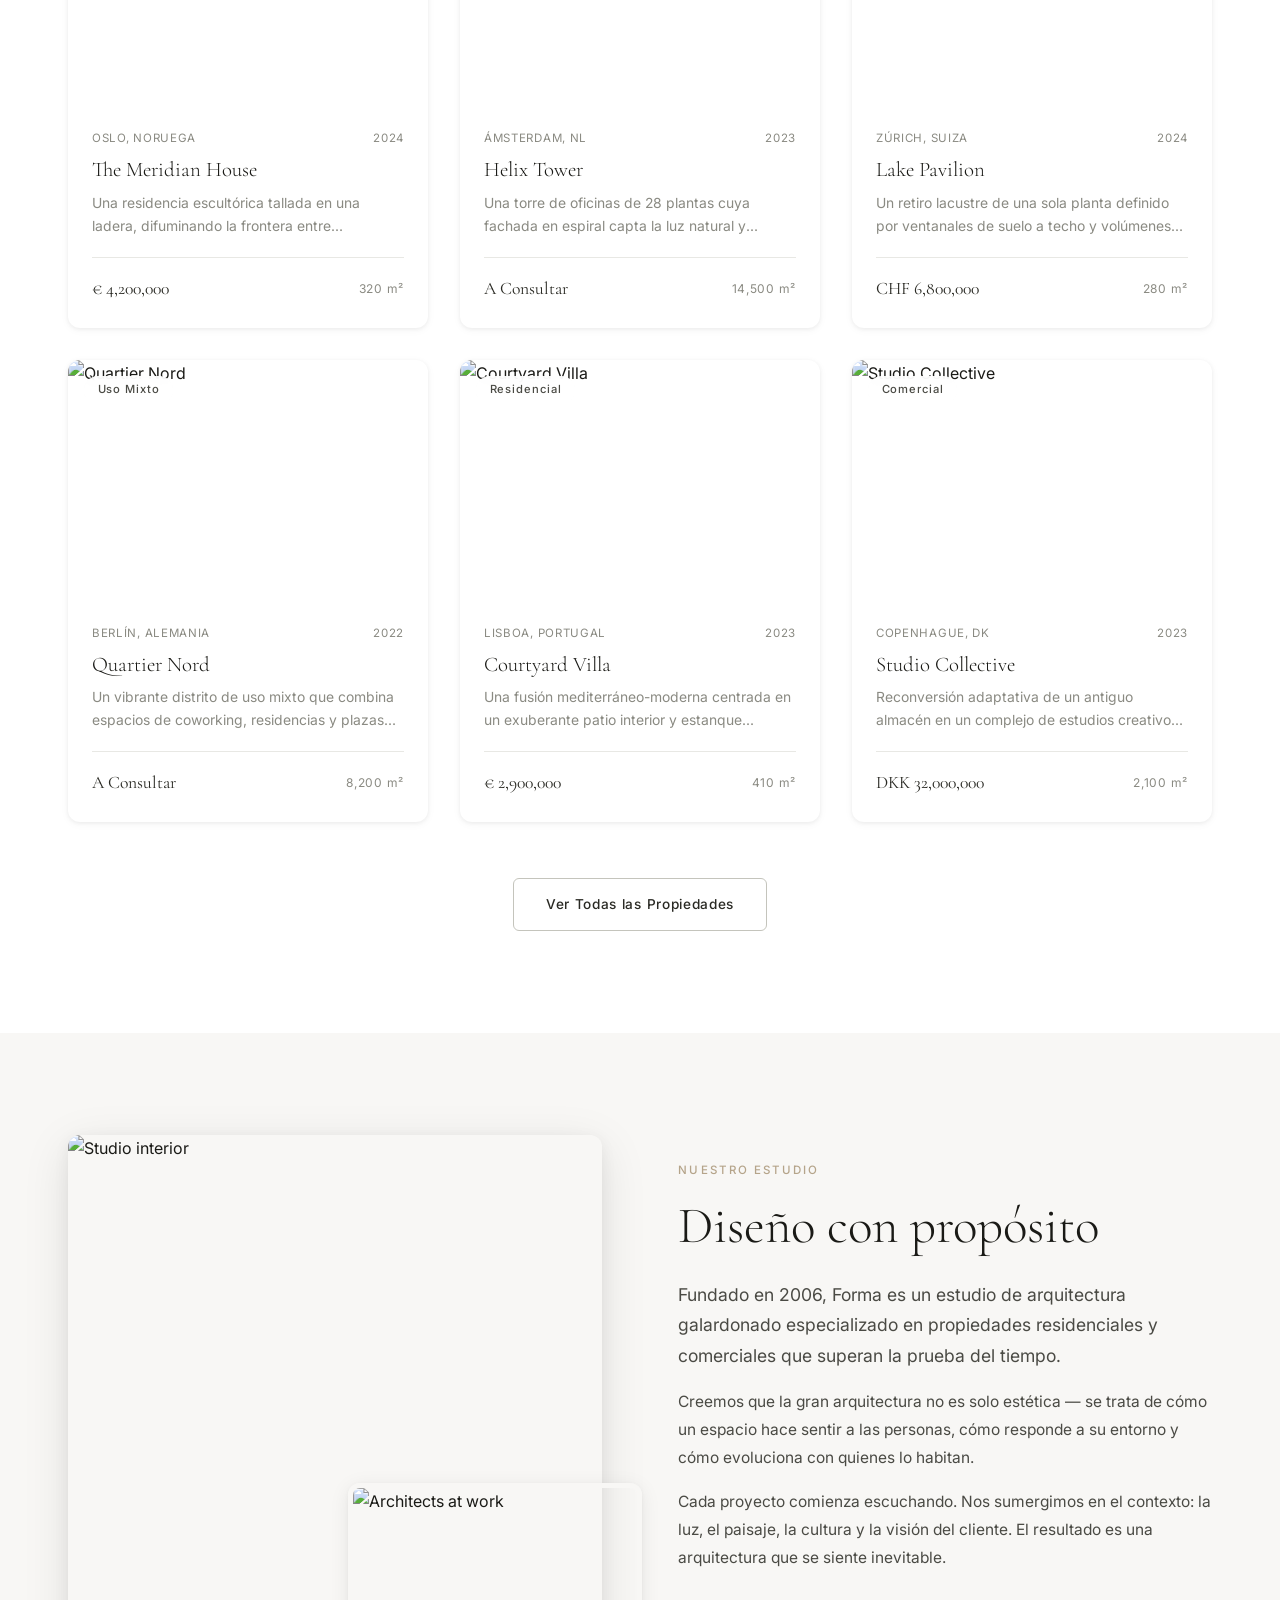
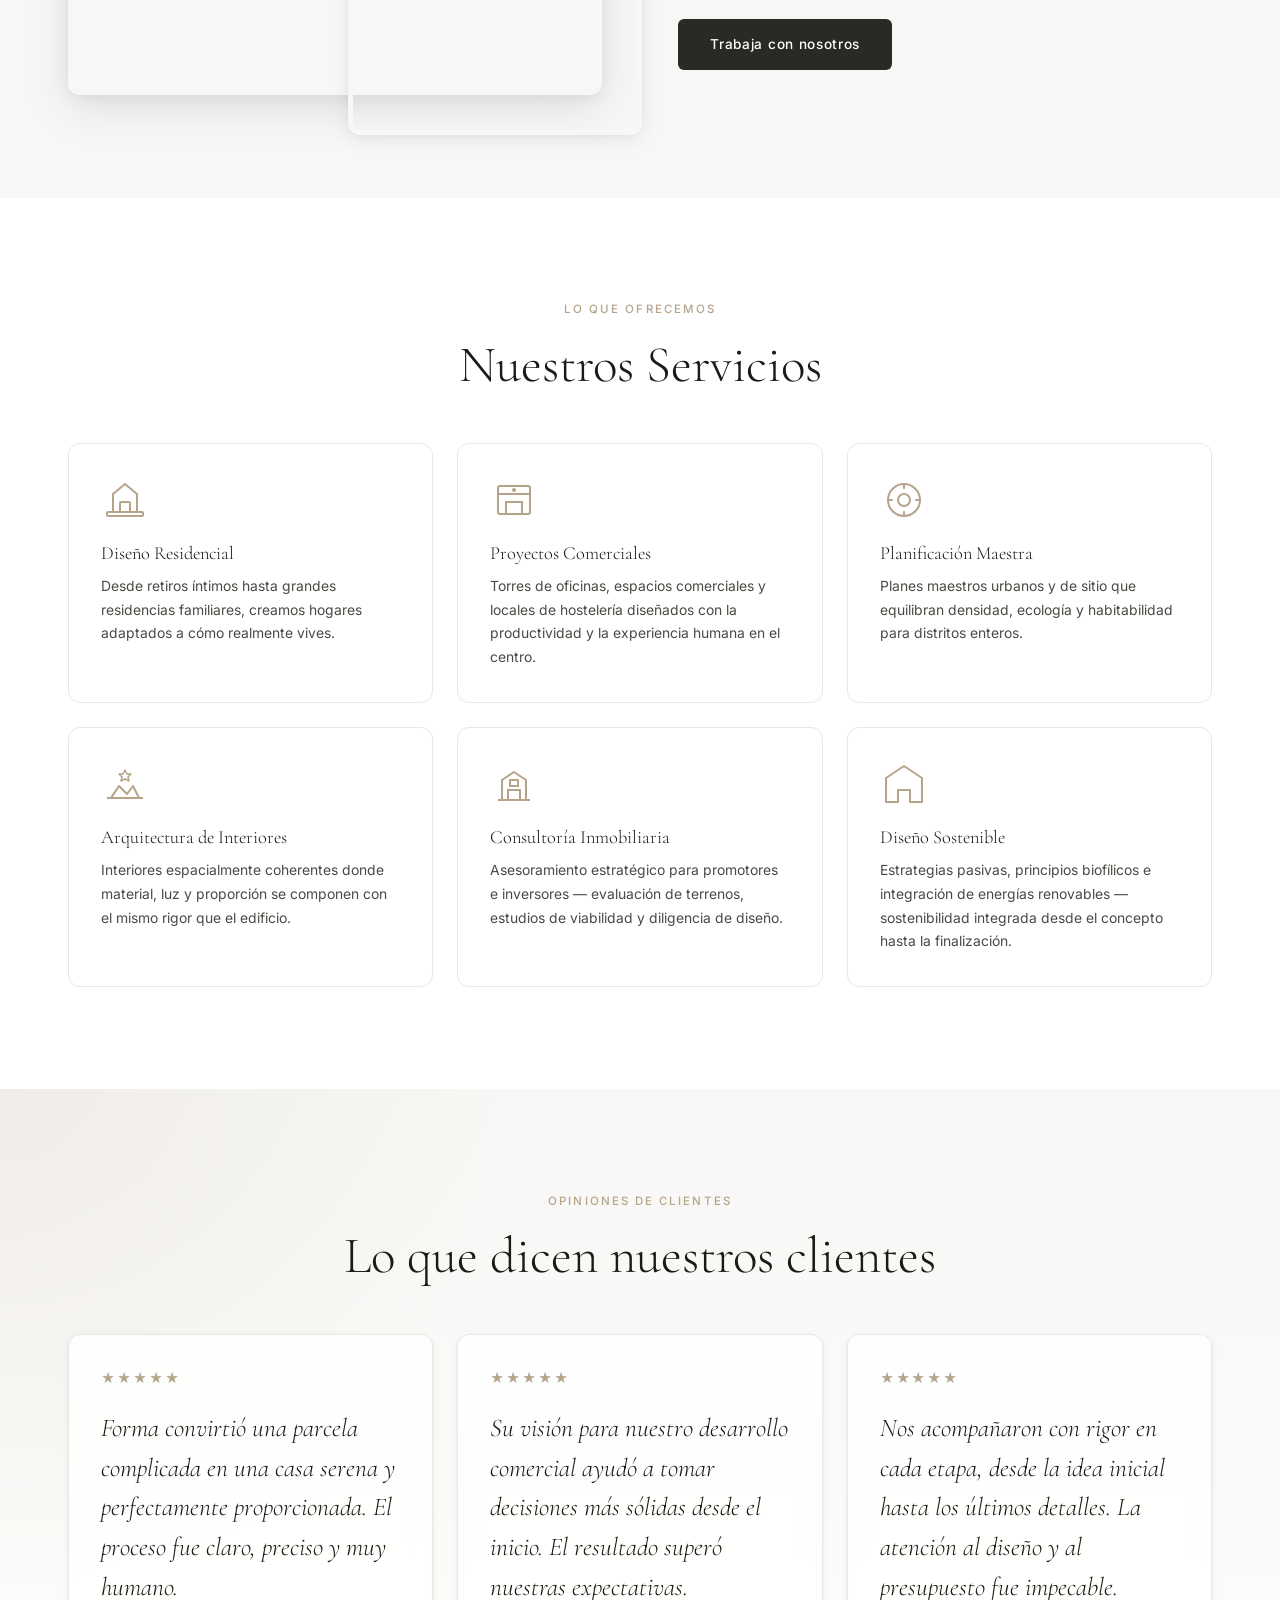
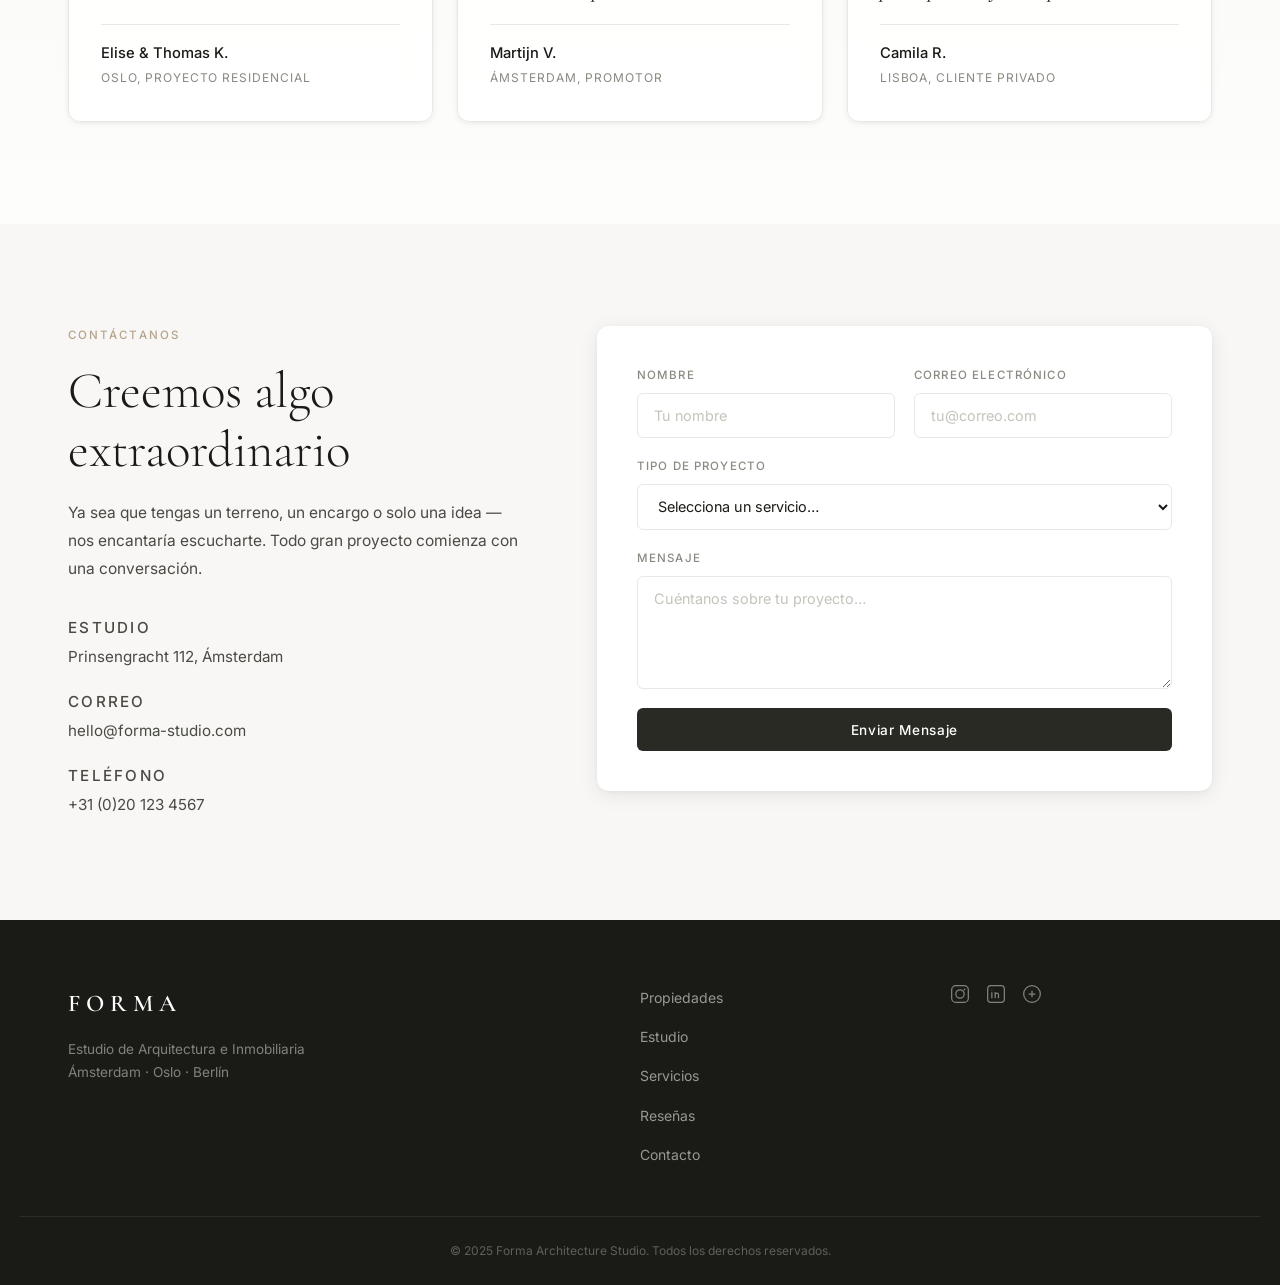
==== commit fac80626: "Add customer reviews section and update navigation links" ====
--- a/index.html
+++ b/index.html
@@ -18,6 +18,7 @@
       <li><a href="#properties">Propiedades</a></li>
       <li><a href="#about">Estudio</a></li>
       <li><a href="#services">Servicios</a></li>
+      <li><a href="#reviews">Reseñas</a></li>
       <li><a href="#contact">Contacto</a></li>
     </ul>
     <button class="nav-cta">Consultar</button>
@@ -31,6 +32,7 @@
       <li><a href="#properties" class="mobile-link">Propiedades</a></li>
       <li><a href="#about" class="mobile-link">Estudio</a></li>
       <li><a href="#services" class="mobile-link">Servicios</a></li>
+      <li><a href="#reviews" class="mobile-link">Reseñas</a></li>
       <li><a href="#contact" class="mobile-link">Contacto</a></li>
     </ul>
   </div>
@@ -312,14 +314,47 @@
     </div>
   </section>
 
-  <!-- ─── Testimonial ──────────────────────────────────────────────── -->
-  <section class="testimonial-section">
+  <!-- ─── Customer Reviews ───────────────────────────────────────── -->
+  <section class="section section-alt reviews-section" id="reviews">
     <div class="container">
-      <div class="testimonial reveal">
-        <blockquote>
-          "Forma transformó un difícil terreno en ladera en la casa de nuestros sueños. Su capacidad para leer el paisaje y traducirlo en arquitectura fue extraordinaria."
-        </blockquote>
-        <cite>— Elise &amp; Thomas K., Oslo</cite>
+      <div class="section-header reveal">
+        <span class="eyebrow">Opiniones de clientes</span>
+        <h2>Lo que dicen nuestros clientes</h2>
+      </div>
+
+      <div class="reviews-grid">
+        <article class="review-card reveal">
+          <div class="review-rating" aria-label="5 de 5 estrellas">★★★★★</div>
+          <blockquote>
+            Forma convirtió una parcela complicada en una casa serena y perfectamente proporcionada. El proceso fue claro, preciso y muy humano.
+          </blockquote>
+          <footer>
+            <strong>Elise &amp; Thomas K.</strong>
+            <span>Oslo, proyecto residencial</span>
+          </footer>
+        </article>
+
+        <article class="review-card reveal">
+          <div class="review-rating" aria-label="5 de 5 estrellas">★★★★★</div>
+          <blockquote>
+            Su visión para nuestro desarrollo comercial ayudó a tomar decisiones más sólidas desde el inicio. El resultado superó nuestras expectativas.
+          </blockquote>
+          <footer>
+            <strong>Martijn V.</strong>
+            <span>Ámsterdam, promotor</span>
+          </footer>
+        </article>
+
+        <article class="review-card reveal">
+          <div class="review-rating" aria-label="5 de 5 estrellas">★★★★★</div>
+          <blockquote>
+            Nos acompañaron con rigor en cada etapa, desde la idea inicial hasta los últimos detalles. La atención al diseño y al presupuesto fue impecable.
+          </blockquote>
+          <footer>
+            <strong>Camila R.</strong>
+            <span>Lisboa, cliente privado</span>
+          </footer>
+        </article>
       </div>
     </div>
   </section>
@@ -392,6 +427,7 @@
           <li><a href="#properties">Propiedades</a></li>
           <li><a href="#about">Estudio</a></li>
           <li><a href="#services">Servicios</a></li>
+          <li><a href="#reviews">Reseñas</a></li>
           <li><a href="#contact">Contacto</a></li>
         </ul>
       </nav>
--- a/styles.css
+++ b/styles.css
@@ -623,30 +623,73 @@
 }
 .service-card p { font-size: 0.87rem; line-height: 1.7; }
 
-/* ─── Testimonial ────────────────────────────────── */
-.testimonial-section {
-  background: var(--accent);
-  padding: clamp(4rem, 8vw, 7rem) 0;
-}
-.testimonial {
-  text-align: center;
-  max-width: 720px;
-  margin: 0 auto;
-}
-.testimonial blockquote {
+/* ─── Reviews ───────────────────────────────────── */
+.reviews-section {
+  background:
+    radial-gradient(circle at top left, rgba(181, 164, 138, 0.12), transparent 34%),
+    linear-gradient(180deg, var(--off-white) 0%, #fdfdfc 100%);
+}
+
+.reviews-grid {
+  display: grid;
+  grid-template-columns: repeat(3, 1fr);
+  gap: 1.5rem;
+}
+
+.review-card {
+  display: flex;
+  flex-direction: column;
+  gap: 1.1rem;
+  padding: 2rem;
+  border-radius: var(--radius-md);
+  border: 1px solid var(--grey-100);
+  background: rgba(255, 255, 255, 0.82);
+  backdrop-filter: blur(10px);
+  box-shadow: var(--shadow-sm);
+  transition: transform var(--transition), box-shadow var(--transition), border-color var(--transition);
+}
+
+.review-card:hover {
+  transform: translateY(-4px);
+  box-shadow: var(--shadow-md);
+  border-color: rgba(181, 164, 138, 0.45);
+}
+
+.review-rating {
+  font-size: 0.85rem;
+  letter-spacing: 0.14em;
+  color: var(--accent-warm);
+}
+
+.review-card blockquote {
   font-family: var(--font-serif);
-  font-size: clamp(1.4rem, 3vw, 2.2rem);
+  font-size: clamp(1.2rem, 2vw, 1.6rem);
   font-weight: 300;
   font-style: italic;
-  color: var(--white);
+  color: var(--grey-900);
   line-height: 1.55;
-  margin-bottom: 1.5rem;
-}
-.testimonial cite {
-  font-size: 0.8rem;
-  letter-spacing: 0.1em;
+}
+
+.review-card footer {
+  margin-top: auto;
+  padding-top: 1rem;
+  border-top: 1px solid var(--grey-100);
+  display: flex;
+  flex-direction: column;
+  gap: 0.15rem;
+}
+
+.review-card footer strong {
+  font-size: 0.92rem;
+  font-weight: 500;
+  color: var(--grey-900);
+}
+
+.review-card footer span {
+  font-size: 0.75rem;
+  letter-spacing: 0.08em;
   text-transform: uppercase;
-  color: var(--accent-warm);
+  color: var(--grey-500);
 }
 
 /* ─── Contact ────────────────────────────────────── */
